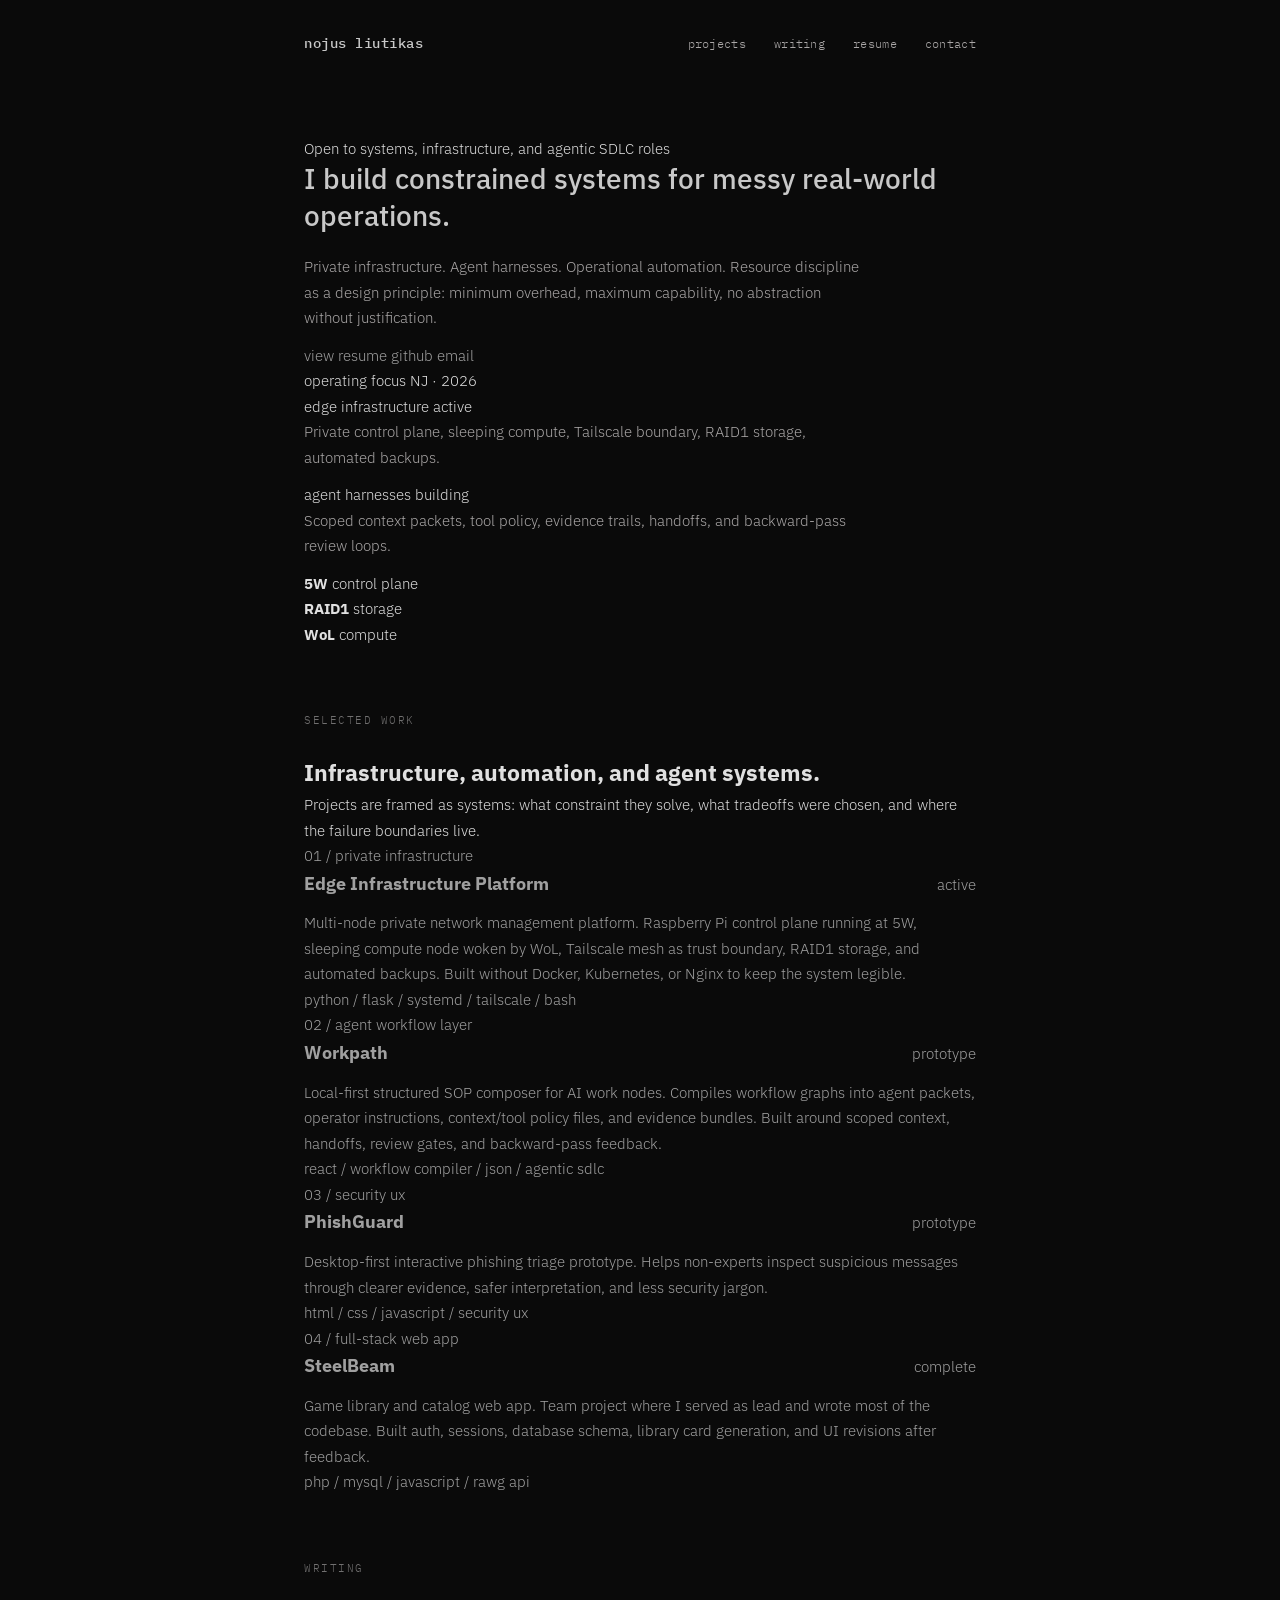
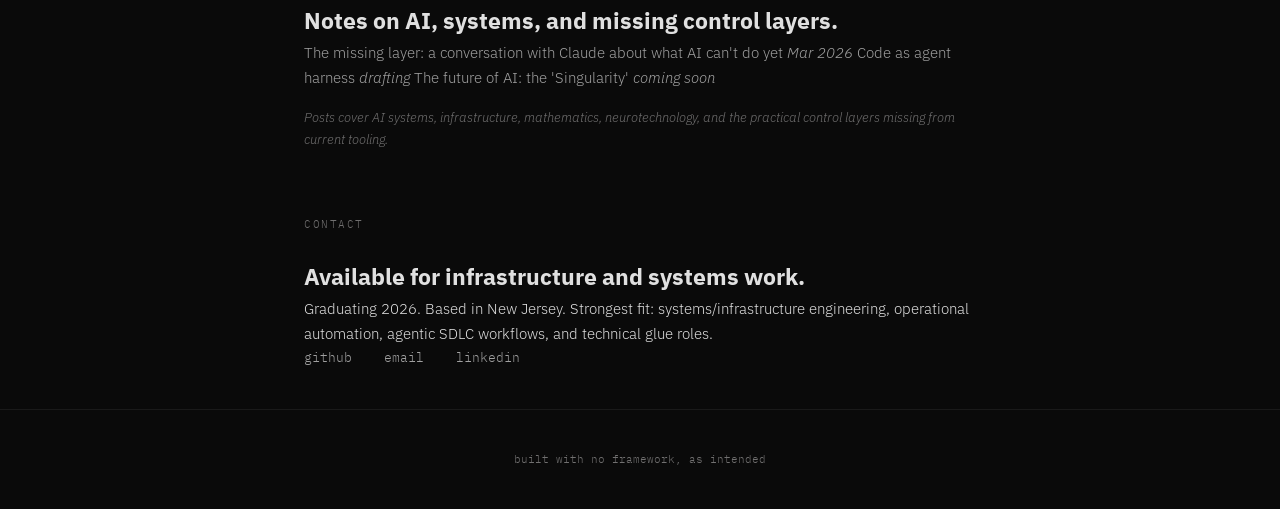
==== index.html @ 91a62168 "UI refresh: update index.html" ====
<!DOCTYPE html>
<html lang="en">
<head>
<meta charset="UTF-8">
<meta name="viewport" content="width=device-width, initial-scale=1.0">
<title>Nojus Liutikas — Systems & Agent Harnesses</title>
<meta name="description" content="Nojus Liutikas builds constrained infrastructure, agent harnesses, and operational systems.">
<link rel="stylesheet" href="style.css">
</head>
<body>

<site-nav></site-nav>

<main class="container home-shell">

  <section class="hero">
    <div class="hero-copy">
      <div class="eyebrow">
        <span class="status-dot"></span>
        Open to systems, infrastructure, and agentic SDLC roles
      </div>

      <h1>I build constrained systems for messy real-world operations.</h1>

      <p class="hero-lede">
        Private infrastructure. Agent harnesses. Operational automation.
        Resource discipline as a design principle: minimum overhead, maximum capability,
        no abstraction without justification.
      </p>

      <div class="hero-actions">
        <a href="resume.html" class="button primary">view resume</a>
        <a href="https://github.com/UntitledPhases" class="button" target="_blank" rel="noopener">github</a>
        <a href="mailto:liutikasnojus@gmail.com" class="button">email</a>
      </div>
    </div>

    <aside class="system-panel" aria-label="Systems focus">
      <div class="panel-header">
        <span>operating focus</span>
        <span>NJ · 2026</span>
      </div>

      <div class="system-module">
        <div class="module-top">
          <span>edge infrastructure</span>
          <span>active</span>
        </div>
        <p>Private control plane, sleeping compute, Tailscale boundary, RAID1 storage, automated backups.</p>
        <div class="meter"><span style="--w: 88%"></span></div>
      </div>

      <div class="system-module">
        <div class="module-top">
          <span>agent harnesses</span>
          <span>building</span>
        </div>
        <p>Scoped context packets, tool policy, evidence trails, handoffs, and backward-pass review loops.</p>
        <div class="meter"><span style="--w: 72%"></span></div>
      </div>

      <div class="system-stats">
        <div>
          <strong>5W</strong>
          <span>control plane</span>
        </div>
        <div>
          <strong>RAID1</strong>
          <span>storage</span>
        </div>
        <div>
          <strong>WoL</strong>
          <span>compute</span>
        </div>
      </div>
    </aside>
  </section>

  <section id="projects" class="home-section">
    <div class="section-head">
      <div>
        <div class="section-label">Selected work</div>
        <h2>Infrastructure, automation, and agent systems.</h2>
      </div>
      <p>
        Projects are framed as systems: what constraint they solve, what tradeoffs were chosen,
        and where the failure boundaries live.
      </p>
    </div>

    <div class="project-grid">

      <a href="https://github.com/UntitledPhases/edge-infrastructure-platform" class="project-card" target="_blank" rel="noopener">
        <div>
          <div class="project-index">01 / private infrastructure</div>
          <div class="project-header">
            <h3>Edge Infrastructure Platform</h3>
            <span class="tag">active</span>
          </div>
          <p>
            Multi-node private network management platform. Raspberry Pi control plane running at 5W,
            sleeping compute node woken by WoL, Tailscale mesh as trust boundary, RAID1 storage,
            and automated backups. Built without Docker, Kubernetes, or Nginx to keep the system legible.
          </p>
        </div>
        <div class="stack">python / flask / systemd / tailscale / bash</div>
      </a>

      <a href="https://github.com/UntitledPhases/workpath" class="project-card" target="_blank" rel="noopener">
        <div>
          <div class="project-index">02 / agent workflow layer</div>
          <div class="project-header">
            <h3>Workpath</h3>
            <span class="tag">prototype</span>
          </div>
          <p>
            Local-first structured SOP composer for AI work nodes. Compiles workflow graphs into
            agent packets, operator instructions, context/tool policy files, and evidence bundles.
            Built around scoped context, handoffs, review gates, and backward-pass feedback.
          </p>
        </div>
        <div class="stack">react / workflow compiler / json / agentic sdlc</div>
      </a>

      <a href="https://github.com/UntitledPhases/PhishGuard" class="project-card" target="_blank" rel="noopener">
        <div>
          <div class="project-index">03 / security ux</div>
          <div class="project-header">
            <h3>PhishGuard</h3>
            <span class="tag">prototype</span>
          </div>
          <p>
            Desktop-first interactive phishing triage prototype. Helps non-experts inspect suspicious
            messages through clearer evidence, safer interpretation, and less security jargon.
          </p>
        </div>
        <div class="stack">html / css / javascript / security ux</div>
      </a>

      <a href="https://github.com/UntitledPhases/SteelBeam" class="project-card" target="_blank" rel="noopener">
        <div>
          <div class="project-index">04 / full-stack web app</div>
          <div class="project-header">
            <h3>SteelBeam</h3>
            <span class="tag">complete</span>
          </div>
          <p>
            Game library and catalog web app. Team project where I served as lead and wrote most
            of the codebase. Built auth, sessions, database schema, library card generation,
            and UI revisions after feedback.
          </p>
        </div>
        <div class="stack">php / mysql / javascript / rawg api</div>
      </a>

    </div>
  </section>

  <section id="blog" class="home-section">
    <div class="section-head">
      <div>
        <div class="section-label">Writing</div>
        <h2>Notes on AI, systems, and missing control layers.</h2>
      </div>
    </div>

    <div class="writing-list">
      <a href="the-missing-layer.html" class="writing-item">
        <span>The missing layer: a conversation with Claude about what AI can't do yet</span>
        <em>Mar 2026</em>
      </a>

      <a href="#" class="writing-item">
        <span>Code as agent harness</span>
        <em>drafting</em>
      </a>

      <a href="#" class="writing-item">
        <span>The future of AI: the 'Singularity'</span>
        <em>coming soon</em>
      </a>
    </div>

    <p class="blog-note">
      Posts cover AI systems, infrastructure, mathematics, neurotechnology,
      and the practical control layers missing from current tooling.
    </p>
  </section>

  <section id="contact" class="home-section contact-panel">
    <div>
      <div class="section-label">Contact</div>
      <h2>Available for infrastructure and systems work.</h2>
      <p>
        Graduating 2026. Based in New Jersey. Strongest fit: systems/infrastructure engineering,
        operational automation, agentic SDLC workflows, and technical glue roles.
      </p>
    </div>

    <div class="contact-links">
      <a href="https://github.com/UntitledPhases">github</a>
      <a href="mailto:liutikasnojus@gmail.com">email</a>
      <a href="https://www.linkedin.com/in/nojus-liutikas-5803b0210/">linkedin</a>
    </div>
  </section>

</main>

<site-footer></site-footer>
<script src="components.js"></script>

</body>
</html>
---- style.css ----
/* ========================================
   nojus liutikas — site stylesheet
   ======================================== */

@import url('https://fonts.googleapis.com/css2?family=IBM+Plex+Mono:wght@400;500;600&family=IBM+Plex+Sans:wght@300;400;500;600&display=swap');

:root {
  --bg: #0a0a0a;
  --surface-raised: #151515;
  --border: #1a1a1a;
  --border-accent: #252525;
  --border-strong: #333333;
  --text: #e0e0e0;
  --text-muted: #aaa7a7;
  --text-dim: #717070;
  --accent: #c8c8c8;
  --link: #a0a0a0;
  --link-hover: #ffffff;
  --green: #5a9e5a;
  --mono: 'IBM Plex Mono', monospace;
  --sans: 'IBM Plex Sans', sans-serif;
}

* { margin: 0; padding: 0; box-sizing: border-box; }

body {
  background: var(--bg);
  color: var(--text);
  font-family: var(--sans);
  font-weight: 300;
  line-height: 1.7;
  font-size: 15px;
  -webkit-font-smoothing: antialiased;
}

::selection {
  background: #333;
  color: #fff;
}

a {
  color: var(--link);
  text-decoration: none;
  transition: color 0.2s;
}
a:hover { color: var(--link-hover); }

.container {
  max-width: 720px;
  margin: 0 auto;
  padding: 0 24px;
}

/* ---- CUSTOM ELEMENTS ---- */
site-nav,
site-footer {
  display: block;
}

/* ---- NAV ---- */
nav {
  padding: 32px 0 0;
  margin-bottom: 80px;
}
nav .container {
  display: flex;
  justify-content: space-between;
  align-items: baseline;
}
nav .name {
  font-family: var(--mono);
  font-size: 14px;
  font-weight: 500;
  color: var(--accent);
  letter-spacing: 0.5px;
}
nav .links {
  display: flex;
  gap: 28px;
}
nav .links a {
  font-family: var(--mono);
  font-size: 12px;
  color: var(--text-muted);
  letter-spacing: 0.3px;
  text-transform: lowercase;
}
nav .links a:hover { color: var(--text); }
nav .links a.active {
  color: var(--accent);
}

/* ---- SECTION LABEL ---- */
.section-label {
  font-family: var(--mono);
  font-size: 11px;
  color: var(--text-dim);
  text-transform: uppercase;
  letter-spacing: 1.5px;
  margin-top: 64px;
  margin-bottom: 24px;
}

/* ---- HERO (index) ---- */
.hero h1 {
  font-family: var(--sans);
  font-size: 28px;
  font-weight: 500;
  color: var(--accent);
  margin-bottom: 20px;
  line-height: 1.3;
}
.hero p {
  color: var(--text-muted);
  max-width: 560px;
  margin-bottom: 12px;
}
.hero .status {
  font-family: var(--mono);
  font-size: 12px;
  color: var(--text-dim);
  margin-top: 20px;
}
.hero .status span {
  color: var(--green);
}

/* ---- PROJECTS (index) ---- */
.project {
  display: block;
  border: 1px solid var(--border);
  padding: 28px;
  margin-bottom: 16px;
  transition: border-color 0.2s, background 0.2s;
  color: inherit;
}
.project:hover {
  border-color: var(--border-strong);
  background: var(--surface-raised);
}
.project-header {
  display: flex;
  justify-content: space-between;
  align-items: baseline;
  margin-bottom: 12px;
}
.project h3 {
  font-family: var(--mono);
  font-size: 15px;
  font-weight: 500;
  color: var(--accent);
}
.project .tag {
  font-family: var(--mono);
  font-size: 10px;
  color: var(--text-dim);
  text-transform: uppercase;
  letter-spacing: 1px;
}
.project p {
  color: var(--text-muted);
  font-size: 14px;
  margin-bottom: 12px;
}
.project .stack {
  font-family: var(--mono);
  font-size: 11px;
  color: var(--text-dim);
}

/* ---- BLOG (index) ---- */
.post-entry {
  padding: 20px 0;
  border-bottom: 1px solid var(--border);
  display: flex;
  justify-content: space-between;
  align-items: baseline;
  gap: 24px;
}
.post-entry:first-child {
  border-top: 1px solid var(--border);
}
.post-title {
  font-family: var(--sans);
  font-weight: 400;
  font-size: 15px;
  color: var(--text);
}
.post-title:hover { color: var(--link-hover); }
.post-date {
  font-family: var(--mono);
  font-size: 11px;
  color: var(--text-dim);
  white-space: nowrap;
}
.blog-note {
  color: var(--text-dim);
  font-size: 13px;
  margin-top: 16px;
  font-style: italic;
}

/* ---- CONTACT ---- */
.contact-links {
  display: flex;
  gap: 32px;
}
.contact-links a {
  font-family: var(--mono);
  font-size: 13px;
}

/* ---- FOOTER ---- */
footer {
  padding: 40px 0;
  border-top: 1px solid var(--border);
  margin-top: 40px;
}
footer p {
  font-family: var(--mono);
  font-size: 11px;
  color: var(--text-dim);
  text-align: center;
}

/* ========================================
   RESUME PAGE
   ======================================== */

.resume-header {
  margin-bottom: 32px;
}
.resume-header h1 {
  font-family: var(--sans);
  font-size: 28px;
  font-weight: 500;
  color: var(--accent);
  margin-bottom: 8px;
}
.resume-header .meta {
  font-family: var(--mono);
  font-size: 12px;
  color: var(--text-dim);
  line-height: 1.8;
}
.resume-header .meta a {
  color: var(--text-muted);
}

.resume-summary {
  color: var(--text-muted);
  margin-bottom: 40px;
  padding-bottom: 32px;
  border-bottom: 1px solid var(--border);
}

.resume-section {
  margin-bottom: 40px;
}

.resume-section-title {
  font-family: var(--mono);
  font-size: 11px;
  color: var(--text-dim);
  text-transform: uppercase;
  letter-spacing: 1.5px;
  margin-bottom: 20px;
  padding-bottom: 8px;
  border-bottom: 1px solid var(--border);
}

/* Resume entry (project or job) */
.resume-entry {
  margin-bottom: 24px;
}
.resume-entry-header {
  display: flex;
  justify-content: space-between;
  align-items: baseline;
  margin-bottom: 2px;
}
.resume-entry-header h3 {
  font-family: var(--sans);
  font-size: 15px;
  font-weight: 500;
  color: var(--text);
}
.resume-entry-header .date {
  font-family: var(--mono);
  font-size: 11px;
  color: var(--text-dim);
  white-space: nowrap;
}
.resume-entry .subtitle {
  font-family: var(--mono);
  font-size: 12px;
  color: var(--text-muted);
  margin-bottom: 8px;
}
.resume-entry .subtitle a {
  color: var(--text-muted);
}
.resume-entry .subtitle a:hover {
  color: var(--link-hover);
}
.resume-entry ul {
  list-style: none;
  padding: 0;
}
.resume-entry ul li {
  position: relative;
  padding-left: 16px;
  color: var(--text-muted);
  font-size: 14px;
  line-height: 1.6;
  margin-bottom: 4px;
}
.resume-entry ul li::before {
  content: "\2022";
  position: absolute;
  left: 0;
  color: var(--text-dim);
}

/* Skills grid */
.skills-grid {
  display: grid;
  grid-template-columns: 120px 1fr;
  gap: 8px 16px;
  font-size: 14px;
}
.skills-grid .label {
  font-family: var(--mono);
  font-size: 11px;
  color: var(--text-dim);
  text-transform: uppercase;
  letter-spacing: 0.5px;
  padding-top: 2px;
}
.skills-grid .value {
  color: var(--text-muted);
  line-height: 1.6;
}

/* Download button */
.resume-download {
  display: inline-block;
  font-family: var(--mono);
  font-size: 12px;
  color: var(--text-muted);
  border: 1px solid var(--border-accent);
  padding: 10px 20px;
  transition: all 0.2s;
  margin-top: 8px;
}
.resume-download:hover {
  color: var(--text);
  border-color: var(--border-strong);
  background: var(--surface-raised);
}

/* ========================================
   BLOG POST PAGE
   ======================================== */

.post {
  padding-bottom: 80px;
}

.post-header {
  margin-bottom: 56px;
}

.post-meta {
  display: flex;
  justify-content: space-between;
  align-items: baseline;
  margin-bottom: 24px;
}

.post-back {
  font-family: var(--mono);
  font-size: 12px;
  color: var(--text-dim);
}
.post-back:hover { color: var(--text-muted); }


.post-heading {
  font-family: var(--sans);
  font-size: 32px;
  font-weight: 500;
  color: var(--accent);
  line-height: 1.25;
  margin-bottom: 16px;
}

.post-subtitle {
  color: var(--text-muted);
  font-size: 16px;
  line-height: 1.6;
  max-width: 580px;
  border-left: 2px solid var(--border-strong);
  padding-left: 16px;
  margin-top: 20px;
}

.post-body h2 {
  font-family: var(--mono);
  font-size: 12px;
  font-weight: 500;
  color: var(--text-dim);
  text-transform: uppercase;
  letter-spacing: 1.5px;
  margin-top: 52px;
  margin-bottom: 20px;
}

.post-body p {
  color: var(--text-muted);
  font-size: 15px;
  line-height: 1.8;
  margin-bottom: 20px;
  max-width: 660px;
}

.post-body strong {
  color: var(--text);
  font-weight: 500;
}

.post-body em {
  color: var(--text);
  font-style: italic;
}

/* ---- RESPONSIVE ---- */
@media (max-width: 520px) {
  nav { margin-bottom: 48px; }
  nav .links { gap: 16px; }
  .hero h1 { font-size: 22px; }
  .project { padding: 20px; }
  .post-entry { flex-direction: column; gap: 4px; }
  .contact-links { flex-direction: column; gap: 12px; }
  .resume-entry-header { flex-direction: column; gap: 2px; }
  .skills-grid { grid-template-columns: 1fr; gap: 12px 0; }
  .skills-grid .label { margin-bottom: -8px; }
}
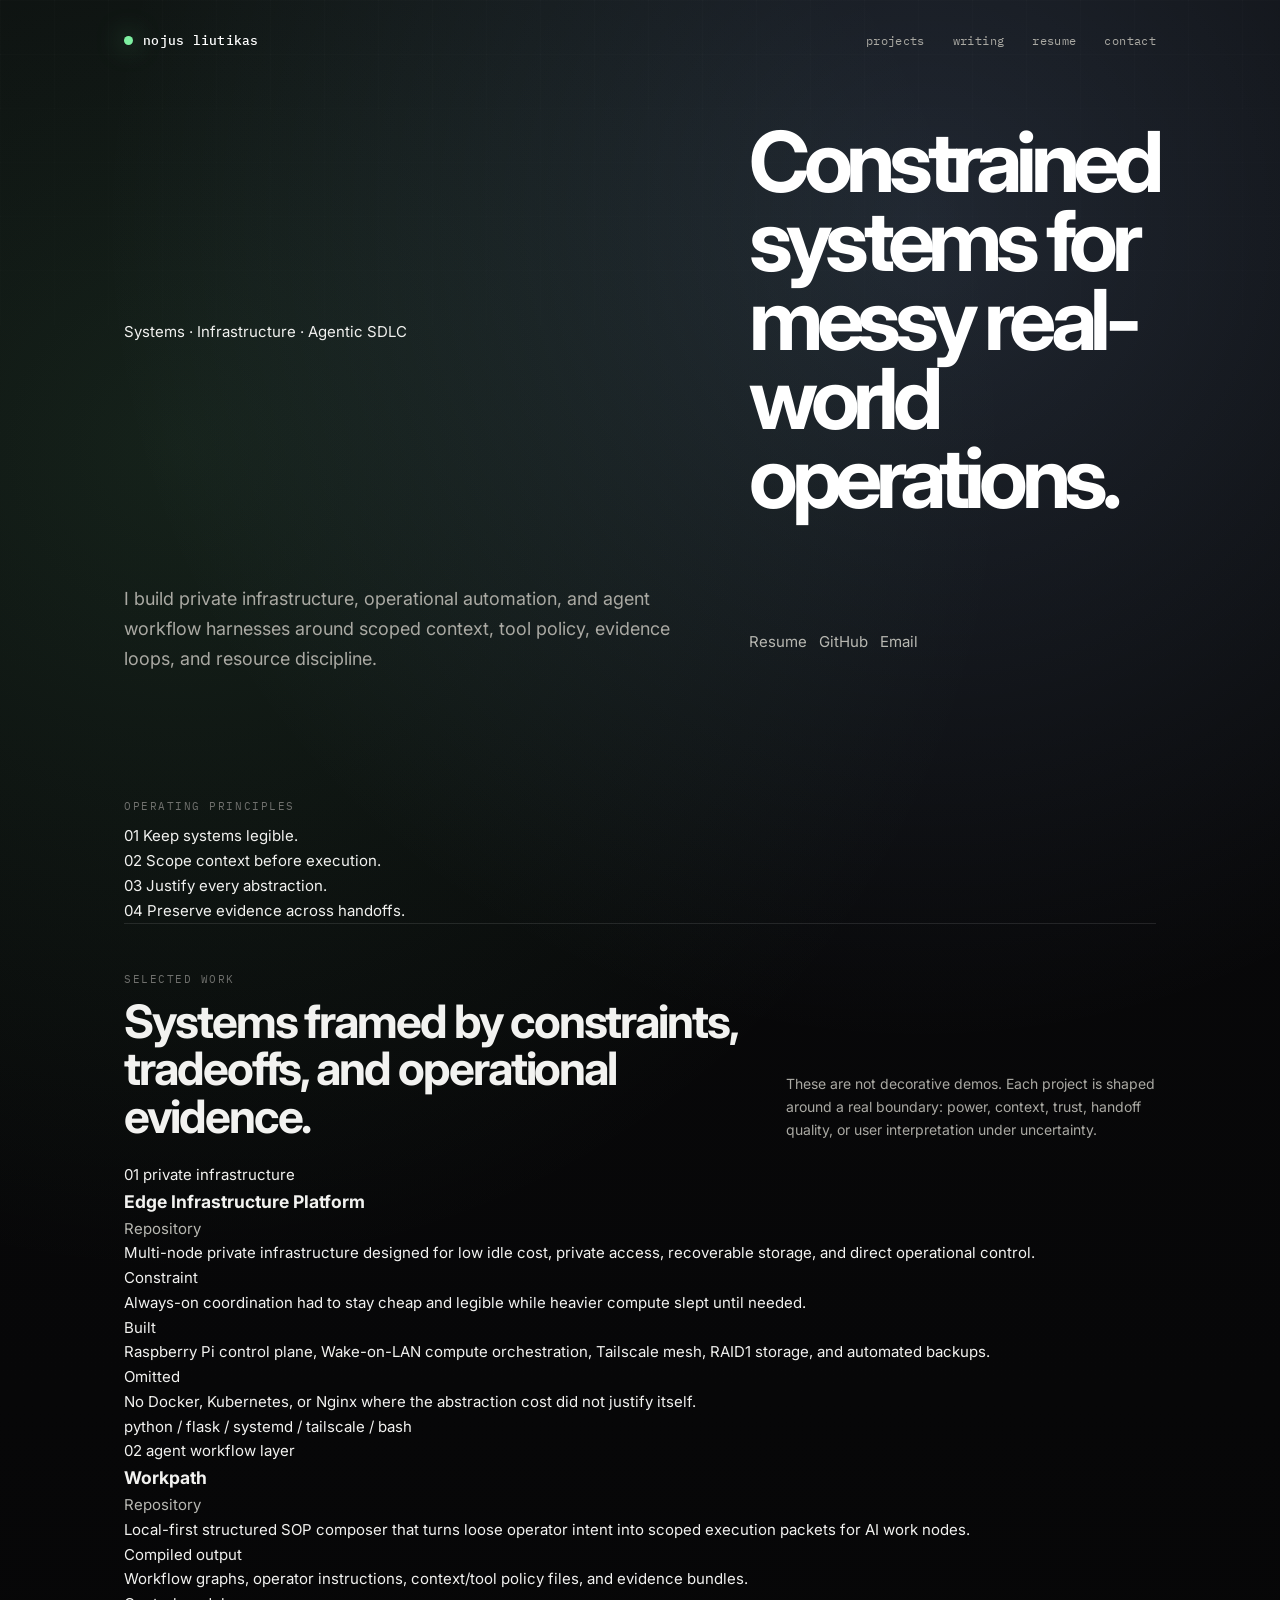
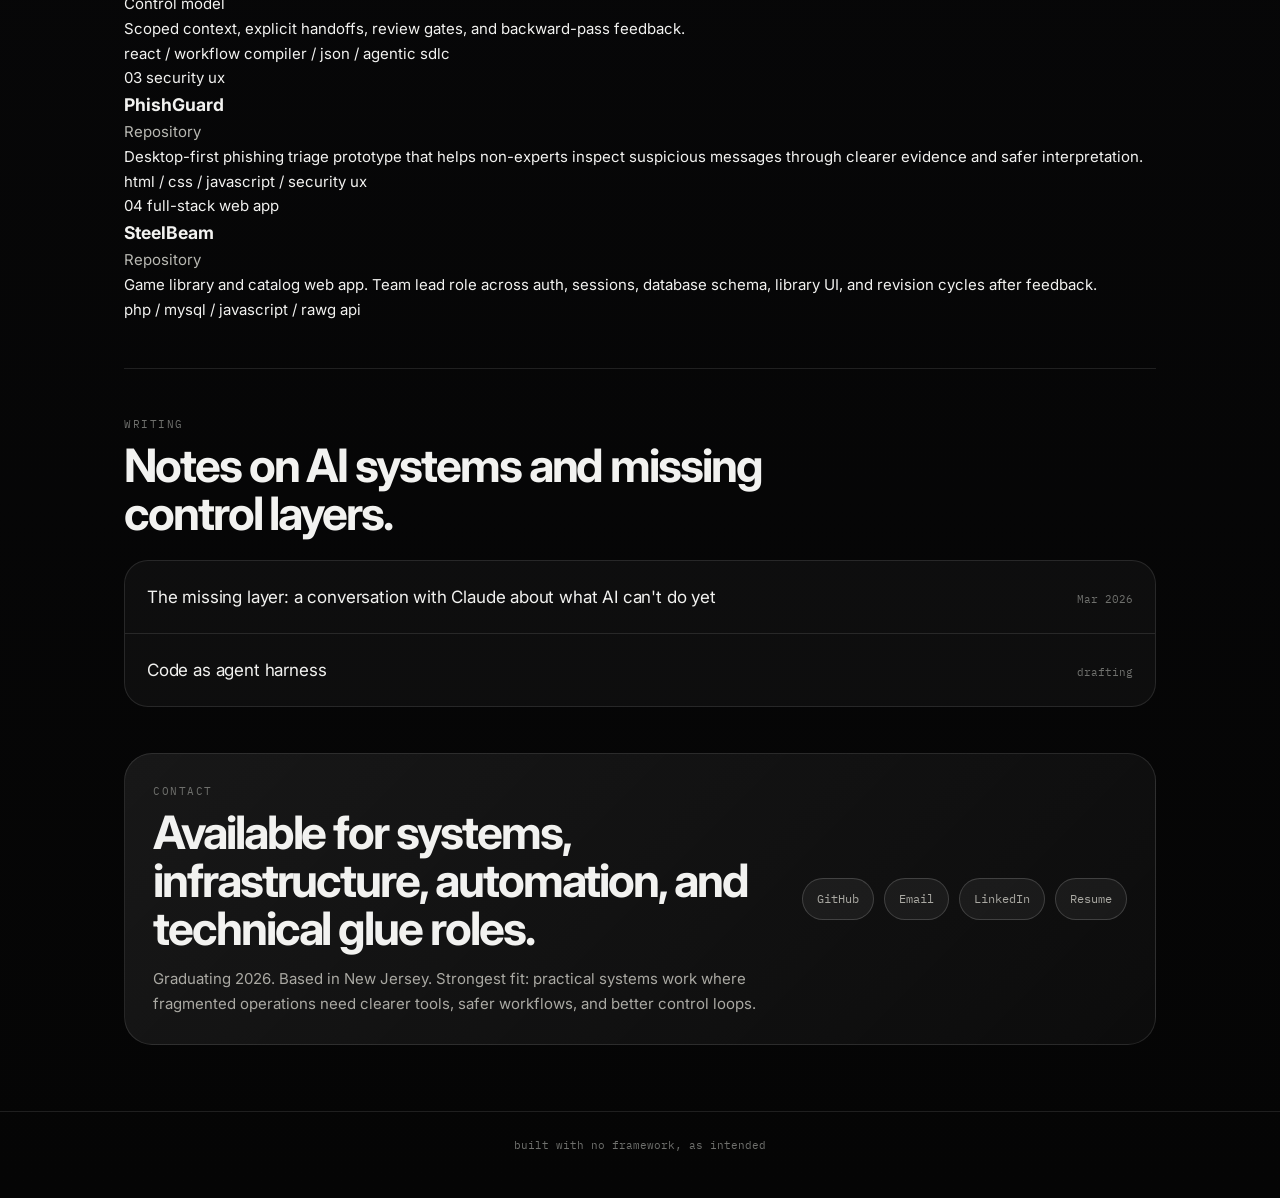
==== commit 615b8f82: "Refactor landing page structure" ====
--- a/index.html
+++ b/index.html
@@ -4,7 +4,7 @@
 <meta charset="UTF-8">
 <meta name="viewport" content="width=device-width, initial-scale=1.0">
 <title>Nojus Liutikas — Systems & Agent Harnesses</title>
-<meta name="description" content="Nojus Liutikas builds constrained infrastructure, agent harnesses, and operational systems.">
+<meta name="description" content="Nojus Liutikas builds constrained infrastructure, agent harnesses, and operational systems for messy real-world operations.">
 <link rel="stylesheet" href="style.css">
 </head>
 <body>
@@ -13,154 +13,152 @@
 
 <main class="container home-shell">
 
-  <section class="hero">
-    <div class="hero-copy">
-      <div class="eyebrow">
-        <span class="status-dot"></span>
-        Open to systems, infrastructure, and agentic SDLC roles
-      </div>
-
-      <h1>I build constrained systems for messy real-world operations.</h1>
-
-      <p class="hero-lede">
-        Private infrastructure. Agent harnesses. Operational automation.
-        Resource discipline as a design principle: minimum overhead, maximum capability,
-        no abstraction without justification.
-      </p>
-
-      <div class="hero-actions">
-        <a href="resume.html" class="button primary">view resume</a>
-        <a href="https://github.com/UntitledPhases" class="button" target="_blank" rel="noopener">github</a>
-        <a href="mailto:liutikasnojus@gmail.com" class="button">email</a>
-      </div>
-    </div>
-
-    <aside class="system-panel" aria-label="Systems focus">
-      <div class="panel-header">
-        <span>operating focus</span>
-        <span>NJ · 2026</span>
-      </div>
-
-      <div class="system-module">
-        <div class="module-top">
-          <span>edge infrastructure</span>
-          <span>active</span>
-        </div>
-        <p>Private control plane, sleeping compute, Tailscale boundary, RAID1 storage, automated backups.</p>
-        <div class="meter"><span style="--w: 88%"></span></div>
-      </div>
-
-      <div class="system-module">
-        <div class="module-top">
-          <span>agent harnesses</span>
-          <span>building</span>
-        </div>
-        <p>Scoped context packets, tool policy, evidence trails, handoffs, and backward-pass review loops.</p>
-        <div class="meter"><span style="--w: 72%"></span></div>
-      </div>
-
-      <div class="system-stats">
-        <div>
-          <strong>5W</strong>
-          <span>control plane</span>
-        </div>
-        <div>
-          <strong>RAID1</strong>
-          <span>storage</span>
-        </div>
-        <div>
-          <strong>WoL</strong>
-          <span>compute</span>
-        </div>
-      </div>
-    </aside>
-  </section>
-
-  <section id="projects" class="home-section">
+  <section class="hero" aria-labelledby="hero-title">
+    <p class="hero-kicker">Systems · Infrastructure · Agentic SDLC</p>
+
+    <h1 id="hero-title">Constrained systems for messy real-world operations.</h1>
+
+    <p class="hero-lede">
+      I build private infrastructure, operational automation, and agent workflow harnesses
+      around scoped context, tool policy, evidence loops, and resource discipline.
+    </p>
+
+    <div class="hero-actions" aria-label="Primary links">
+      <a href="resume.html">Resume</a>
+      <a href="https://github.com/UntitledPhases" target="_blank" rel="noopener">GitHub</a>
+      <a href="mailto:liutikasnojus@gmail.com">Email</a>
+    </div>
+  </section>
+
+  <section class="principles" aria-labelledby="principles-title">
+    <div class="section-label" id="principles-title">Operating principles</div>
+    <div class="principles-grid">
+      <p><span>01</span> Keep systems legible.</p>
+      <p><span>02</span> Scope context before execution.</p>
+      <p><span>03</span> Justify every abstraction.</p>
+      <p><span>04</span> Preserve evidence across handoffs.</p>
+    </div>
+  </section>
+
+  <section id="projects" class="home-section selected-work">
     <div class="section-head">
       <div>
         <div class="section-label">Selected work</div>
-        <h2>Infrastructure, automation, and agent systems.</h2>
+        <h2>Systems framed by constraints, tradeoffs, and operational evidence.</h2>
       </div>
       <p>
-        Projects are framed as systems: what constraint they solve, what tradeoffs were chosen,
-        and where the failure boundaries live.
+        These are not decorative demos. Each project is shaped around a real boundary:
+        power, context, trust, handoff quality, or user interpretation under uncertainty.
       </p>
     </div>
 
-    <div class="project-grid">
-
-      <a href="https://github.com/UntitledPhases/edge-infrastructure-platform" class="project-card" target="_blank" rel="noopener">
-        <div>
-          <div class="project-index">01 / private infrastructure</div>
-          <div class="project-header">
+    <div class="project-list">
+      <article class="project-entry featured-project">
+        <div class="project-meta">
+          <span>01</span>
+          <span>private infrastructure</span>
+        </div>
+
+        <div class="project-content">
+          <div class="project-heading">
             <h3>Edge Infrastructure Platform</h3>
-            <span class="tag">active</span>
-          </div>
-          <p>
-            Multi-node private network management platform. Raspberry Pi control plane running at 5W,
-            sleeping compute node woken by WoL, Tailscale mesh as trust boundary, RAID1 storage,
-            and automated backups. Built without Docker, Kubernetes, or Nginx to keep the system legible.
+            <a href="https://github.com/UntitledPhases/edge-infrastructure-platform" target="_blank" rel="noopener">Repository</a>
+          </div>
+
+          <p class="project-thesis">
+            Multi-node private infrastructure designed for low idle cost, private access,
+            recoverable storage, and direct operational control.
           </p>
-        </div>
-        <div class="stack">python / flask / systemd / tailscale / bash</div>
-      </a>
-
-      <a href="https://github.com/UntitledPhases/workpath" class="project-card" target="_blank" rel="noopener">
-        <div>
-          <div class="project-index">02 / agent workflow layer</div>
-          <div class="project-header">
+
+          <dl class="project-facts">
+            <div>
+              <dt>Constraint</dt>
+              <dd>Always-on coordination had to stay cheap and legible while heavier compute slept until needed.</dd>
+            </div>
+            <div>
+              <dt>Built</dt>
+              <dd>Raspberry Pi control plane, Wake-on-LAN compute orchestration, Tailscale mesh, RAID1 storage, and automated backups.</dd>
+            </div>
+            <div>
+              <dt>Omitted</dt>
+              <dd>No Docker, Kubernetes, or Nginx where the abstraction cost did not justify itself.</dd>
+            </div>
+          </dl>
+
+          <p class="project-stack">python / flask / systemd / tailscale / bash</p>
+        </div>
+      </article>
+
+      <article class="project-entry major-project">
+        <div class="project-meta">
+          <span>02</span>
+          <span>agent workflow layer</span>
+        </div>
+
+        <div class="project-content">
+          <div class="project-heading">
             <h3>Workpath</h3>
-            <span class="tag">prototype</span>
-          </div>
-          <p>
-            Local-first structured SOP composer for AI work nodes. Compiles workflow graphs into
-            agent packets, operator instructions, context/tool policy files, and evidence bundles.
-            Built around scoped context, handoffs, review gates, and backward-pass feedback.
+            <a href="https://github.com/UntitledPhases/workpath" target="_blank" rel="noopener">Repository</a>
+          </div>
+
+          <p class="project-thesis">
+            Local-first structured SOP composer that turns loose operator intent into scoped execution packets for AI work nodes.
           </p>
-        </div>
-        <div class="stack">react / workflow compiler / json / agentic sdlc</div>
-      </a>
-
-      <a href="https://github.com/UntitledPhases/PhishGuard" class="project-card" target="_blank" rel="noopener">
-        <div>
-          <div class="project-index">03 / security ux</div>
-          <div class="project-header">
-            <h3>PhishGuard</h3>
-            <span class="tag">prototype</span>
-          </div>
-          <p>
-            Desktop-first interactive phishing triage prototype. Helps non-experts inspect suspicious
-            messages through clearer evidence, safer interpretation, and less security jargon.
-          </p>
-        </div>
-        <div class="stack">html / css / javascript / security ux</div>
-      </a>
-
-      <a href="https://github.com/UntitledPhases/SteelBeam" class="project-card" target="_blank" rel="noopener">
-        <div>
-          <div class="project-index">04 / full-stack web app</div>
-          <div class="project-header">
-            <h3>SteelBeam</h3>
-            <span class="tag">complete</span>
-          </div>
-          <p>
-            Game library and catalog web app. Team project where I served as lead and wrote most
-            of the codebase. Built auth, sessions, database schema, library card generation,
-            and UI revisions after feedback.
-          </p>
-        </div>
-        <div class="stack">php / mysql / javascript / rawg api</div>
-      </a>
-
-    </div>
-  </section>
-
-  <section id="blog" class="home-section">
-    <div class="section-head">
+
+          <dl class="project-facts compact">
+            <div>
+              <dt>Compiled output</dt>
+              <dd>Workflow graphs, operator instructions, context/tool policy files, and evidence bundles.</dd>
+            </div>
+            <div>
+              <dt>Control model</dt>
+              <dd>Scoped context, explicit handoffs, review gates, and backward-pass feedback.</dd>
+            </div>
+          </dl>
+
+          <p class="project-stack">react / workflow compiler / json / agentic sdlc</p>
+        </div>
+      </article>
+
+      <div class="secondary-projects" aria-label="Additional projects">
+        <article class="secondary-project">
+          <div class="project-meta">
+            <span>03</span>
+            <span>security ux</span>
+          </div>
+          <div>
+            <div class="project-heading small-heading">
+              <h3>PhishGuard</h3>
+              <a href="https://github.com/UntitledPhases/PhishGuard" target="_blank" rel="noopener">Repository</a>
+            </div>
+            <p>Desktop-first phishing triage prototype that helps non-experts inspect suspicious messages through clearer evidence and safer interpretation.</p>
+            <p class="project-stack">html / css / javascript / security ux</p>
+          </div>
+        </article>
+
+        <article class="secondary-project">
+          <div class="project-meta">
+            <span>04</span>
+            <span>full-stack web app</span>
+          </div>
+          <div>
+            <div class="project-heading small-heading">
+              <h3>SteelBeam</h3>
+              <a href="https://github.com/UntitledPhases/SteelBeam" target="_blank" rel="noopener">Repository</a>
+            </div>
+            <p>Game library and catalog web app. Team lead role across auth, sessions, database schema, library UI, and revision cycles after feedback.</p>
+            <p class="project-stack">php / mysql / javascript / rawg api</p>
+          </div>
+        </article>
+      </div>
+    </div>
+  </section>
+
+  <section id="blog" class="home-section writing-section">
+    <div class="section-head compact-head">
       <div>
         <div class="section-label">Writing</div>
-        <h2>Notes on AI, systems, and missing control layers.</h2>
+        <h2>Notes on AI systems and missing control layers.</h2>
       </div>
     </div>
 
@@ -170,37 +168,28 @@
         <em>Mar 2026</em>
       </a>
 
-      <a href="#" class="writing-item">
+      <a href="#" class="writing-item muted-item" aria-disabled="true">
         <span>Code as agent harness</span>
         <em>drafting</em>
       </a>
-
-      <a href="#" class="writing-item">
-        <span>The future of AI: the 'Singularity'</span>
-        <em>coming soon</em>
-      </a>
-    </div>
-
-    <p class="blog-note">
-      Posts cover AI systems, infrastructure, mathematics, neurotechnology,
-      and the practical control layers missing from current tooling.
-    </p>
+    </div>
   </section>
 
   <section id="contact" class="home-section contact-panel">
     <div>
       <div class="section-label">Contact</div>
-      <h2>Available for infrastructure and systems work.</h2>
+      <h2>Available for systems, infrastructure, automation, and technical glue roles.</h2>
       <p>
-        Graduating 2026. Based in New Jersey. Strongest fit: systems/infrastructure engineering,
-        operational automation, agentic SDLC workflows, and technical glue roles.
+        Graduating 2026. Based in New Jersey. Strongest fit: practical systems work where
+        fragmented operations need clearer tools, safer workflows, and better control loops.
       </p>
     </div>
 
-    <div class="contact-links">
-      <a href="https://github.com/UntitledPhases">github</a>
-      <a href="mailto:liutikasnojus@gmail.com">email</a>
-      <a href="https://www.linkedin.com/in/nojus-liutikas-5803b0210/">linkedin</a>
+    <div class="contact-links" aria-label="Contact links">
+      <a href="https://github.com/UntitledPhases" target="_blank" rel="noopener">GitHub</a>
+      <a href="mailto:liutikasnojus@gmail.com">Email</a>
+      <a href="https://www.linkedin.com/in/nojus-liutikas-5803b0210/" target="_blank" rel="noopener">LinkedIn</a>
+      <a href="resume.html">Resume</a>
     </div>
   </section>
 
--- a/style.css
+++ b/style.css
@@ -2,220 +2,607 @@
    nojus liutikas — site stylesheet
    ======================================== */
 
-@import url('https://fonts.googleapis.com/css2?family=IBM+Plex+Mono:wght@400;500;600&family=IBM+Plex+Sans:wght@300;400;500;600&display=swap');
+@import url('https://fonts.googleapis.com/css2?family=IBM+Plex+Mono:wght@400;500;600&family=Inter:wght@400;500;600;700&display=swap');
 
 :root {
-  --bg: #0a0a0a;
-  --surface-raised: #151515;
-  --border: #1a1a1a;
-  --border-accent: #252525;
-  --border-strong: #333333;
-  --text: #e0e0e0;
-  --text-muted: #aaa7a7;
-  --text-dim: #717070;
-  --accent: #c8c8c8;
-  --link: #a0a0a0;
+  --bg: #070708;
+  --bg-2: #0d0d10;
+  --surface: rgba(255, 255, 255, 0.042);
+  --surface-raised: rgba(255, 255, 255, 0.072);
+  --surface-strong: rgba(255, 255, 255, 0.095);
+  --border: rgba(255, 255, 255, 0.105);
+  --border-accent: rgba(255, 255, 255, 0.17);
+  --border-strong: rgba(255, 255, 255, 0.24);
+  --text: #f2f2f0;
+  --text-muted: #aaa9a3;
+  --text-dim: #6f706d;
+  --accent: #ffffff;
+  --link: #b8b8b2;
   --link-hover: #ffffff;
-  --green: #5a9e5a;
+  --green: #7ef0a1;
+  --blue: #9dc8ff;
+  --gold: #e8d9a6;
   --mono: 'IBM Plex Mono', monospace;
-  --sans: 'IBM Plex Sans', sans-serif;
-}
-
-* { margin: 0; padding: 0; box-sizing: border-box; }
+  --sans: 'Inter', system-ui, -apple-system, BlinkMacSystemFont, sans-serif;
+}
+
+* {
+  margin: 0;
+  padding: 0;
+  box-sizing: border-box;
+}
+
+html {
+  scroll-behavior: smooth;
+}
 
 body {
-  background: var(--bg);
+  min-height: 100vh;
+  background:
+    radial-gradient(circle at 72% 8%, rgba(157, 200, 255, 0.16), transparent 30%),
+    radial-gradient(circle at 14% 16%, rgba(126, 240, 161, 0.11), transparent 32%),
+    linear-gradient(180deg, #09090b 0%, #050505 100%);
   color: var(--text);
   font-family: var(--sans);
-  font-weight: 300;
-  line-height: 1.7;
+  font-weight: 400;
+  line-height: 1.65;
   font-size: 15px;
   -webkit-font-smoothing: antialiased;
+  overflow-x: hidden;
+}
+
+body::before {
+  content: "";
+  position: fixed;
+  inset: 0;
+  pointer-events: none;
+  background-image:
+    linear-gradient(rgba(255, 255, 255, 0.035) 1px, transparent 1px),
+    linear-gradient(90deg, rgba(255, 255, 255, 0.035) 1px, transparent 1px);
+  background-size: 54px 54px;
+  mask-image: linear-gradient(to bottom, black, transparent 72%);
+  opacity: 0.42;
 }
 
 ::selection {
-  background: #333;
+  background: rgba(126, 240, 161, 0.22);
   color: #fff;
 }
 
 a {
   color: var(--link);
   text-decoration: none;
-  transition: color 0.2s;
-}
-a:hover { color: var(--link-hover); }
+  transition: color 0.18s ease, border-color 0.18s ease, background 0.18s ease, transform 0.18s ease;
+}
+
+a:hover {
+  color: var(--link-hover);
+}
 
 .container {
-  max-width: 720px;
+  max-width: 1080px;
   margin: 0 auto;
   padding: 0 24px;
+  position: relative;
+  z-index: 1;
 }
 
 /* ---- CUSTOM ELEMENTS ---- */
+
 site-nav,
 site-footer {
   display: block;
 }
 
 /* ---- NAV ---- */
+
 nav {
-  padding: 32px 0 0;
-  margin-bottom: 80px;
-}
+  padding: 30px 0 72px;
+  position: relative;
+  z-index: 2;
+}
+
 nav .container {
   display: flex;
   justify-content: space-between;
-  align-items: baseline;
-}
+  align-items: center;
+}
+
 nav .name {
   font-family: var(--mono);
-  font-size: 14px;
+  font-size: 13px;
   font-weight: 500;
   color: var(--accent);
-  letter-spacing: 0.5px;
-}
+  letter-spacing: 0.02em;
+  display: inline-flex;
+  align-items: center;
+  gap: 10px;
+}
+
+nav .name::before {
+  content: "";
+  width: 9px;
+  height: 9px;
+  border-radius: 999px;
+  background: var(--green);
+  box-shadow: 0 0 26px rgba(126, 240, 161, 0.7);
+}
+
 nav .links {
   display: flex;
   gap: 28px;
 }
+
 nav .links a {
   font-family: var(--mono);
   font-size: 12px;
   color: var(--text-muted);
-  letter-spacing: 0.3px;
+  letter-spacing: 0.03em;
   text-transform: lowercase;
 }
-nav .links a:hover { color: var(--text); }
+
+nav .links a:hover,
 nav .links a.active {
+  color: var(--text);
+}
+
+/* ---- HOME HERO ---- */
+
+.home-shell {
+  padding-bottom: 12px;
+}
+
+.hero {
+  display: grid;
+  grid-template-columns: minmax(0, 1.06fr) minmax(330px, 0.74fr);
+  gap: 42px;
+  align-items: center;
+  padding-bottom: 96px;
+}
+
+.hero-copy {
+  animation: fadeUp 0.62s ease both;
+}
+
+.eyebrow {
+  display: inline-flex;
+  align-items: center;
+  gap: 10px;
+  color: var(--text-muted);
+  font-family: var(--mono);
+  font-size: 12px;
+  border: 1px solid var(--border);
+  background: rgba(255, 255, 255, 0.035);
+  border-radius: 999px;
+  padding: 8px 12px;
+  margin-bottom: 22px;
+  backdrop-filter: blur(16px);
+}
+
+.status-dot {
+  width: 7px;
+  height: 7px;
+  border-radius: 999px;
+  background: var(--green);
+  animation: pulse 2.4s ease-in-out infinite;
+}
+
+@keyframes pulse {
+  0%, 100% {
+    box-shadow: 0 0 0 0 rgba(126, 240, 161, 0.26);
+  }
+
+  50% {
+    box-shadow: 0 0 0 7px rgba(126, 240, 161, 0);
+  }
+}
+
+.hero h1 {
+  font-size: clamp(44px, 7.6vw, 84px);
+  letter-spacing: -0.075em;
+  line-height: 0.94;
   color: var(--accent);
-}
-
-/* ---- SECTION LABEL ---- */
+  max-width: 780px;
+  margin-bottom: 24px;
+}
+
+.hero-lede {
+  color: var(--text-muted);
+  font-size: 18px;
+  line-height: 1.65;
+  max-width: 660px;
+  margin-bottom: 28px;
+}
+
+.hero-actions {
+  display: flex;
+  flex-wrap: wrap;
+  align-items: center;
+  gap: 12px;
+}
+
+.button {
+  display: inline-flex;
+  align-items: center;
+  gap: 8px;
+  font-family: var(--mono);
+  font-size: 12px;
+  color: var(--text-muted);
+  border: 1px solid var(--border-accent);
+  border-radius: 999px;
+  padding: 10px 14px;
+  background: rgba(255, 255, 255, 0.052);
+}
+
+.button:hover {
+  color: var(--text);
+  transform: translateY(-1px);
+  background: rgba(255, 255, 255, 0.086);
+  border-color: var(--border-strong);
+}
+
+.button.primary {
+  color: var(--text);
+  background: rgba(255, 255, 255, 0.09);
+}
+
+.system-panel {
+  position: relative;
+  padding: 20px;
+  border: 1px solid var(--border);
+  border-radius: 28px;
+  background: linear-gradient(180deg, rgba(255, 255, 255, 0.075), rgba(255, 255, 255, 0.035));
+  box-shadow: 0 28px 80px rgba(0, 0, 0, 0.42);
+  backdrop-filter: blur(20px);
+  overflow: hidden;
+  animation: fadeUp 0.62s ease 0.11s both;
+}
+
+.system-panel::before {
+  content: "";
+  position: absolute;
+  inset: -1px;
+  background:
+    radial-gradient(circle at 30% 0%, rgba(126, 240, 161, 0.14), transparent 34%),
+    radial-gradient(circle at 88% 16%, rgba(157, 200, 255, 0.14), transparent 40%);
+  pointer-events: none;
+}
+
+.panel-header,
+.system-module,
+.system-stats {
+  position: relative;
+  z-index: 1;
+}
+
+.panel-header {
+  display: flex;
+  justify-content: space-between;
+  align-items: center;
+  font-family: var(--mono);
+  color: var(--text-dim);
+  font-size: 11px;
+  text-transform: uppercase;
+  letter-spacing: 0.08em;
+  margin-bottom: 24px;
+}
+
+.system-module {
+  border: 1px solid var(--border);
+  background: rgba(0, 0, 0, 0.2);
+  border-radius: 20px;
+  padding: 16px;
+  margin-bottom: 12px;
+}
+
+.module-top {
+  display: flex;
+  justify-content: space-between;
+  gap: 12px;
+  font-family: var(--mono);
+  font-size: 12px;
+  color: var(--text);
+  margin-bottom: 8px;
+}
+
+.system-module p {
+  color: var(--text-muted);
+  font-size: 13px;
+  line-height: 1.55;
+}
+
+.meter {
+  height: 6px;
+  background: rgba(255, 255, 255, 0.08);
+  border-radius: 999px;
+  overflow: hidden;
+  margin-top: 12px;
+}
+
+.meter span {
+  display: block;
+  height: 100%;
+  width: var(--w);
+  background: linear-gradient(90deg, var(--green), var(--blue));
+  border-radius: inherit;
+  animation: grow 0.9s ease forwards;
+  transform-origin: left;
+}
+
+@keyframes grow {
+  from {
+    transform: scaleX(0.25);
+  }
+
+  to {
+    transform: scaleX(1);
+  }
+}
+
+.system-stats {
+  display: grid;
+  grid-template-columns: repeat(3, 1fr);
+  gap: 9px;
+  margin-top: 14px;
+}
+
+.system-stats div {
+  border: 1px solid var(--border);
+  border-radius: 16px;
+  padding: 13px;
+  background: rgba(255, 255, 255, 0.035);
+}
+
+.system-stats strong {
+  display: block;
+  font-size: 18px;
+  letter-spacing: -0.02em;
+  color: var(--text);
+  margin-bottom: 1px;
+}
+
+.system-stats span {
+  font-family: var(--mono);
+  font-size: 10px;
+  color: var(--text-dim);
+  text-transform: uppercase;
+  letter-spacing: 0.08em;
+}
+
+/* ---- HOME SECTIONS ---- */
+
+.home-section {
+  padding: 46px 0;
+  border-top: 1px solid var(--border);
+}
+
+.section-head {
+  display: flex;
+  justify-content: space-between;
+  align-items: end;
+  gap: 24px;
+  margin-bottom: 22px;
+}
+
 .section-label {
   font-family: var(--mono);
   font-size: 11px;
   color: var(--text-dim);
   text-transform: uppercase;
-  letter-spacing: 1.5px;
-  margin-top: 64px;
-  margin-bottom: 24px;
-}
-
-/* ---- HERO (index) ---- */
-.hero h1 {
-  font-family: var(--sans);
-  font-size: 28px;
-  font-weight: 500;
-  color: var(--accent);
-  margin-bottom: 20px;
-  line-height: 1.3;
-}
-.hero p {
-  color: var(--text-muted);
-  max-width: 560px;
-  margin-bottom: 12px;
-}
-.hero .status {
-  font-family: var(--mono);
-  font-size: 12px;
-  color: var(--text-dim);
-  margin-top: 20px;
-}
-.hero .status span {
-  color: var(--green);
-}
-
-/* ---- PROJECTS (index) ---- */
-.project {
-  display: block;
+  letter-spacing: 0.14em;
+  margin-bottom: 9px;
+}
+
+.section-head h2,
+.contact-panel h2 {
+  font-size: clamp(28px, 4vw, 46px);
+  line-height: 1.04;
+  letter-spacing: -0.045em;
+  color: var(--text);
+  max-width: 650px;
+}
+
+.section-head p {
+  color: var(--text-muted);
+  max-width: 370px;
+  font-size: 14px;
+}
+
+/* ---- PROJECTS ---- */
+
+.project-grid {
+  display: grid;
+  grid-template-columns: repeat(2, minmax(0, 1fr));
+  gap: 14px;
+}
+
+.project-card {
+  min-height: 310px;
+  display: flex;
+  flex-direction: column;
+  justify-content: space-between;
   border: 1px solid var(--border);
-  padding: 28px;
-  margin-bottom: 16px;
-  transition: border-color 0.2s, background 0.2s;
+  border-radius: 24px;
+  padding: 22px;
+  background: var(--surface);
   color: inherit;
-}
-.project:hover {
+  overflow: hidden;
+  position: relative;
+}
+
+.project-card::before {
+  content: "";
+  position: absolute;
+  inset: 0;
+  background: radial-gradient(circle at 12% 0%, rgba(255, 255, 255, 0.08), transparent 42%);
+  opacity: 0;
+  transition: opacity 0.18s ease;
+}
+
+.project-card:hover {
+  transform: translateY(-3px);
   border-color: var(--border-strong);
   background: var(--surface-raised);
 }
+
+.project-card:hover::before {
+  opacity: 1;
+}
+
+.project-card > * {
+  position: relative;
+  z-index: 1;
+}
+
+.project-index {
+  font-family: var(--mono);
+  font-size: 11px;
+  color: var(--text-dim);
+  margin-bottom: 42px;
+}
+
 .project-header {
   display: flex;
   justify-content: space-between;
-  align-items: baseline;
+  align-items: start;
+  gap: 16px;
   margin-bottom: 12px;
 }
-.project h3 {
-  font-family: var(--mono);
-  font-size: 15px;
-  font-weight: 500;
-  color: var(--accent);
-}
-.project .tag {
+
+.project-card h3 {
+  font-size: 26px;
+  line-height: 1.04;
+  letter-spacing: -0.04em;
+  font-weight: 650;
+  color: var(--text);
+}
+
+.tag {
   font-family: var(--mono);
   font-size: 10px;
-  color: var(--text-dim);
+  color: var(--text-muted);
   text-transform: uppercase;
-  letter-spacing: 1px;
-}
-.project p {
+  letter-spacing: 0.08em;
+  border: 1px solid var(--border);
+  border-radius: 999px;
+  padding: 5px 8px;
+  white-space: nowrap;
+}
+
+.project-card p {
   color: var(--text-muted);
   font-size: 14px;
-  margin-bottom: 12px;
-}
-.project .stack {
+  line-height: 1.62;
+}
+
+.stack {
   font-family: var(--mono);
   font-size: 11px;
   color: var(--text-dim);
-}
-
-/* ---- BLOG (index) ---- */
-.post-entry {
-  padding: 20px 0;
-  border-bottom: 1px solid var(--border);
-  display: flex;
-  justify-content: space-between;
+  margin-top: 26px;
+}
+
+/* ---- WRITING ---- */
+
+.writing-list {
+  border: 1px solid var(--border);
+  border-radius: 24px;
+  overflow: hidden;
+  background: rgba(255, 255, 255, 0.035);
+}
+
+.writing-item {
+  display: grid;
+  grid-template-columns: 1fr auto;
   align-items: baseline;
   gap: 24px;
-}
-.post-entry:first-child {
-  border-top: 1px solid var(--border);
-}
-.post-title {
-  font-family: var(--sans);
-  font-weight: 400;
-  font-size: 15px;
-  color: var(--text);
-}
-.post-title:hover { color: var(--link-hover); }
-.post-date {
-  font-family: var(--mono);
+  padding: 22px;
+  color: var(--text);
+  border-bottom: 1px solid var(--border);
+}
+
+.writing-item:last-child {
+  border-bottom: 0;
+}
+
+.writing-item:hover {
+  background: rgba(255, 255, 255, 0.045);
+}
+
+.writing-item span {
+  font-size: 17px;
+  letter-spacing: -0.01em;
+}
+
+.writing-item em {
+  font-family: var(--mono);
+  font-style: normal;
   font-size: 11px;
   color: var(--text-dim);
   white-space: nowrap;
 }
+
 .blog-note {
   color: var(--text-dim);
   font-size: 13px;
   margin-top: 16px;
   font-style: italic;
+  max-width: 700px;
 }
 
 /* ---- CONTACT ---- */
+
+.contact-panel {
+  display: grid;
+  grid-template-columns: 1fr auto;
+  gap: 28px;
+  align-items: center;
+  border: 1px solid var(--border);
+  border-radius: 28px;
+  background: linear-gradient(135deg, rgba(255, 255, 255, 0.075), rgba(255, 255, 255, 0.03));
+  padding: 28px;
+  margin-bottom: 42px;
+}
+
+.contact-panel p {
+  color: var(--text-muted);
+  max-width: 660px;
+  margin-top: 14px;
+}
+
 .contact-links {
   display: flex;
-  gap: 32px;
-}
+  flex-wrap: wrap;
+  gap: 10px;
+}
+
 .contact-links a {
-  font-family: var(--mono);
-  font-size: 13px;
+  display: inline-flex;
+  align-items: center;
+  font-family: var(--mono);
+  font-size: 12px;
+  color: var(--text-muted);
+  border: 1px solid var(--border-accent);
+  border-radius: 999px;
+  padding: 10px 14px;
+  background: rgba(255, 255, 255, 0.052);
+}
+
+.contact-links a:hover {
+  color: var(--text);
+  transform: translateY(-1px);
+  background: rgba(255, 255, 255, 0.086);
+  border-color: var(--border-strong);
 }
 
 /* ---- FOOTER ---- */
+
 footer {
-  padding: 40px 0;
+  padding: 24px 0 44px;
   border-top: 1px solid var(--border);
-  margin-top: 40px;
-}
+  margin-top: 12px;
+}
+
 footer p {
   font-family: var(--mono);
   font-size: 11px;
@@ -230,19 +617,24 @@
 .resume-header {
   margin-bottom: 32px;
 }
+
 .resume-header h1 {
   font-family: var(--sans);
-  font-size: 28px;
-  font-weight: 500;
+  font-size: 38px;
+  line-height: 1.06;
+  letter-spacing: -0.045em;
+  font-weight: 650;
   color: var(--accent);
-  margin-bottom: 8px;
-}
+  margin-bottom: 10px;
+}
+
 .resume-header .meta {
   font-family: var(--mono);
   font-size: 12px;
   color: var(--text-dim);
   line-height: 1.8;
 }
+
 .resume-header .meta a {
   color: var(--text-muted);
 }
@@ -252,6 +644,7 @@
   margin-bottom: 40px;
   padding-bottom: 32px;
   border-bottom: 1px solid var(--border);
+  max-width: 760px;
 }
 
 .resume-section {
@@ -269,44 +662,52 @@
   border-bottom: 1px solid var(--border);
 }
 
-/* Resume entry (project or job) */
 .resume-entry {
   margin-bottom: 24px;
 }
+
 .resume-entry-header {
   display: flex;
   justify-content: space-between;
   align-items: baseline;
+  gap: 24px;
   margin-bottom: 2px;
 }
+
 .resume-entry-header h3 {
   font-family: var(--sans);
-  font-size: 15px;
-  font-weight: 500;
-  color: var(--text);
-}
+  font-size: 16px;
+  font-weight: 600;
+  color: var(--text);
+}
+
 .resume-entry-header .date {
   font-family: var(--mono);
   font-size: 11px;
   color: var(--text-dim);
   white-space: nowrap;
 }
+
 .resume-entry .subtitle {
   font-family: var(--mono);
   font-size: 12px;
   color: var(--text-muted);
   margin-bottom: 8px;
 }
+
 .resume-entry .subtitle a {
   color: var(--text-muted);
 }
+
 .resume-entry .subtitle a:hover {
   color: var(--link-hover);
 }
+
 .resume-entry ul {
   list-style: none;
   padding: 0;
 }
+
 .resume-entry ul li {
   position: relative;
   padding-left: 16px;
@@ -315,6 +716,7 @@
   line-height: 1.6;
   margin-bottom: 4px;
 }
+
 .resume-entry ul li::before {
   content: "\2022";
   position: absolute;
@@ -322,13 +724,13 @@
   color: var(--text-dim);
 }
 
-/* Skills grid */
 .skills-grid {
   display: grid;
-  grid-template-columns: 120px 1fr;
+  grid-template-columns: 130px 1fr;
   gap: 8px 16px;
   font-size: 14px;
 }
+
 .skills-grid .label {
   font-family: var(--mono);
   font-size: 11px;
@@ -337,22 +739,25 @@
   letter-spacing: 0.5px;
   padding-top: 2px;
 }
+
 .skills-grid .value {
   color: var(--text-muted);
   line-height: 1.6;
 }
 
-/* Download button */
 .resume-download {
   display: inline-block;
   font-family: var(--mono);
   font-size: 12px;
   color: var(--text-muted);
   border: 1px solid var(--border-accent);
+  border-radius: 999px;
   padding: 10px 20px;
   transition: all 0.2s;
   margin-top: 8px;
-}
+  background: rgba(255, 255, 255, 0.035);
+}
+
 .resume-download:hover {
   color: var(--text);
   border-color: var(--border-strong);
@@ -365,6 +770,7 @@
 
 .post {
   padding-bottom: 80px;
+  max-width: 760px;
 }
 
 .post-header {
@@ -375,6 +781,7 @@
   display: flex;
   justify-content: space-between;
   align-items: baseline;
+  gap: 24px;
   margin-bottom: 24px;
 }
 
@@ -383,15 +790,18 @@
   font-size: 12px;
   color: var(--text-dim);
 }
-.post-back:hover { color: var(--text-muted); }
-
+
+.post-back:hover {
+  color: var(--text-muted);
+}
 
 .post-heading {
   font-family: var(--sans);
-  font-size: 32px;
-  font-weight: 500;
+  font-size: clamp(34px, 6vw, 58px);
+  font-weight: 650;
   color: var(--accent);
-  line-height: 1.25;
+  letter-spacing: -0.06em;
+  line-height: 1.02;
   margin-bottom: 16px;
 }
 
@@ -399,7 +809,7 @@
   color: var(--text-muted);
   font-size: 16px;
   line-height: 1.6;
-  max-width: 580px;
+  max-width: 640px;
   border-left: 2px solid var(--border-strong);
   padding-left: 16px;
   margin-top: 20px;
@@ -419,14 +829,14 @@
 .post-body p {
   color: var(--text-muted);
   font-size: 15px;
-  line-height: 1.8;
+  line-height: 1.85;
   margin-bottom: 20px;
-  max-width: 660px;
+  max-width: 720px;
 }
 
 .post-body strong {
   color: var(--text);
-  font-weight: 500;
+  font-weight: 600;
 }
 
 .post-body em {
@@ -434,15 +844,132 @@
   font-style: italic;
 }
 
+/* ---- ANIMATION ---- */
+
+@keyframes fadeUp {
+  from {
+    opacity: 0;
+    transform: translateY(14px);
+  }
+
+  to {
+    opacity: 1;
+    transform: translateY(0);
+  }
+}
+
 /* ---- RESPONSIVE ---- */
-@media (max-width: 520px) {
-  nav { margin-bottom: 48px; }
-  nav .links { gap: 16px; }
-  .hero h1 { font-size: 22px; }
-  .project { padding: 20px; }
-  .post-entry { flex-direction: column; gap: 4px; }
-  .contact-links { flex-direction: column; gap: 12px; }
-  .resume-entry-header { flex-direction: column; gap: 2px; }
-  .skills-grid { grid-template-columns: 1fr; gap: 12px 0; }
-  .skills-grid .label { margin-bottom: -8px; }
-}
+
+@media (max-width: 900px) {
+  nav {
+    padding-bottom: 46px;
+  }
+
+  .hero {
+    grid-template-columns: 1fr;
+    padding-bottom: 72px;
+  }
+
+  .system-panel {
+    max-width: 560px;
+  }
+
+  .section-head,
+  .contact-panel {
+    display: grid;
+    grid-template-columns: 1fr;
+    align-items: start;
+  }
+
+  .project-grid {
+    grid-template-columns: 1fr;
+  }
+}
+
+@media (max-width: 620px) {
+  .container {
+    padding: 0 18px;
+  }
+
+  nav {
+    padding-top: 24px;
+  }
+
+  nav .container {
+    flex-direction: column;
+    align-items: flex-start;
+    gap: 18px;
+  }
+
+  nav .links {
+    gap: 16px;
+    flex-wrap: wrap;
+  }
+
+  .hero h1 {
+    font-size: clamp(39px, 14vw, 58px);
+    letter-spacing: -0.065em;
+  }
+
+  .hero-lede {
+    font-size: 16px;
+  }
+
+  .eyebrow {
+    align-items: flex-start;
+    border-radius: 18px;
+    line-height: 1.45;
+  }
+
+  .system-stats {
+    grid-template-columns: 1fr;
+  }
+
+  .project-card {
+    min-height: unset;
+  }
+
+  .project-index {
+    margin-bottom: 32px;
+  }
+
+  .project-header {
+    flex-direction: column;
+    align-items: flex-start;
+  }
+
+  .writing-item {
+    grid-template-columns: 1fr;
+    gap: 6px;
+  }
+
+  .contact-links {
+    flex-direction: column;
+    align-items: stretch;
+  }
+
+  .contact-links a,
+  .button {
+    justify-content: center;
+  }
+
+  .resume-entry-header {
+    flex-direction: column;
+    align-items: flex-start;
+    gap: 2px;
+  }
+
+  .skills-grid {
+    grid-template-columns: 1fr;
+    gap: 12px 0;
+  }
+
+  .skills-grid .label {
+    margin-bottom: -8px;
+  }
+
+  .post-meta {
+    flex-direction: column;
+    gap: 8px;
+  }
+}
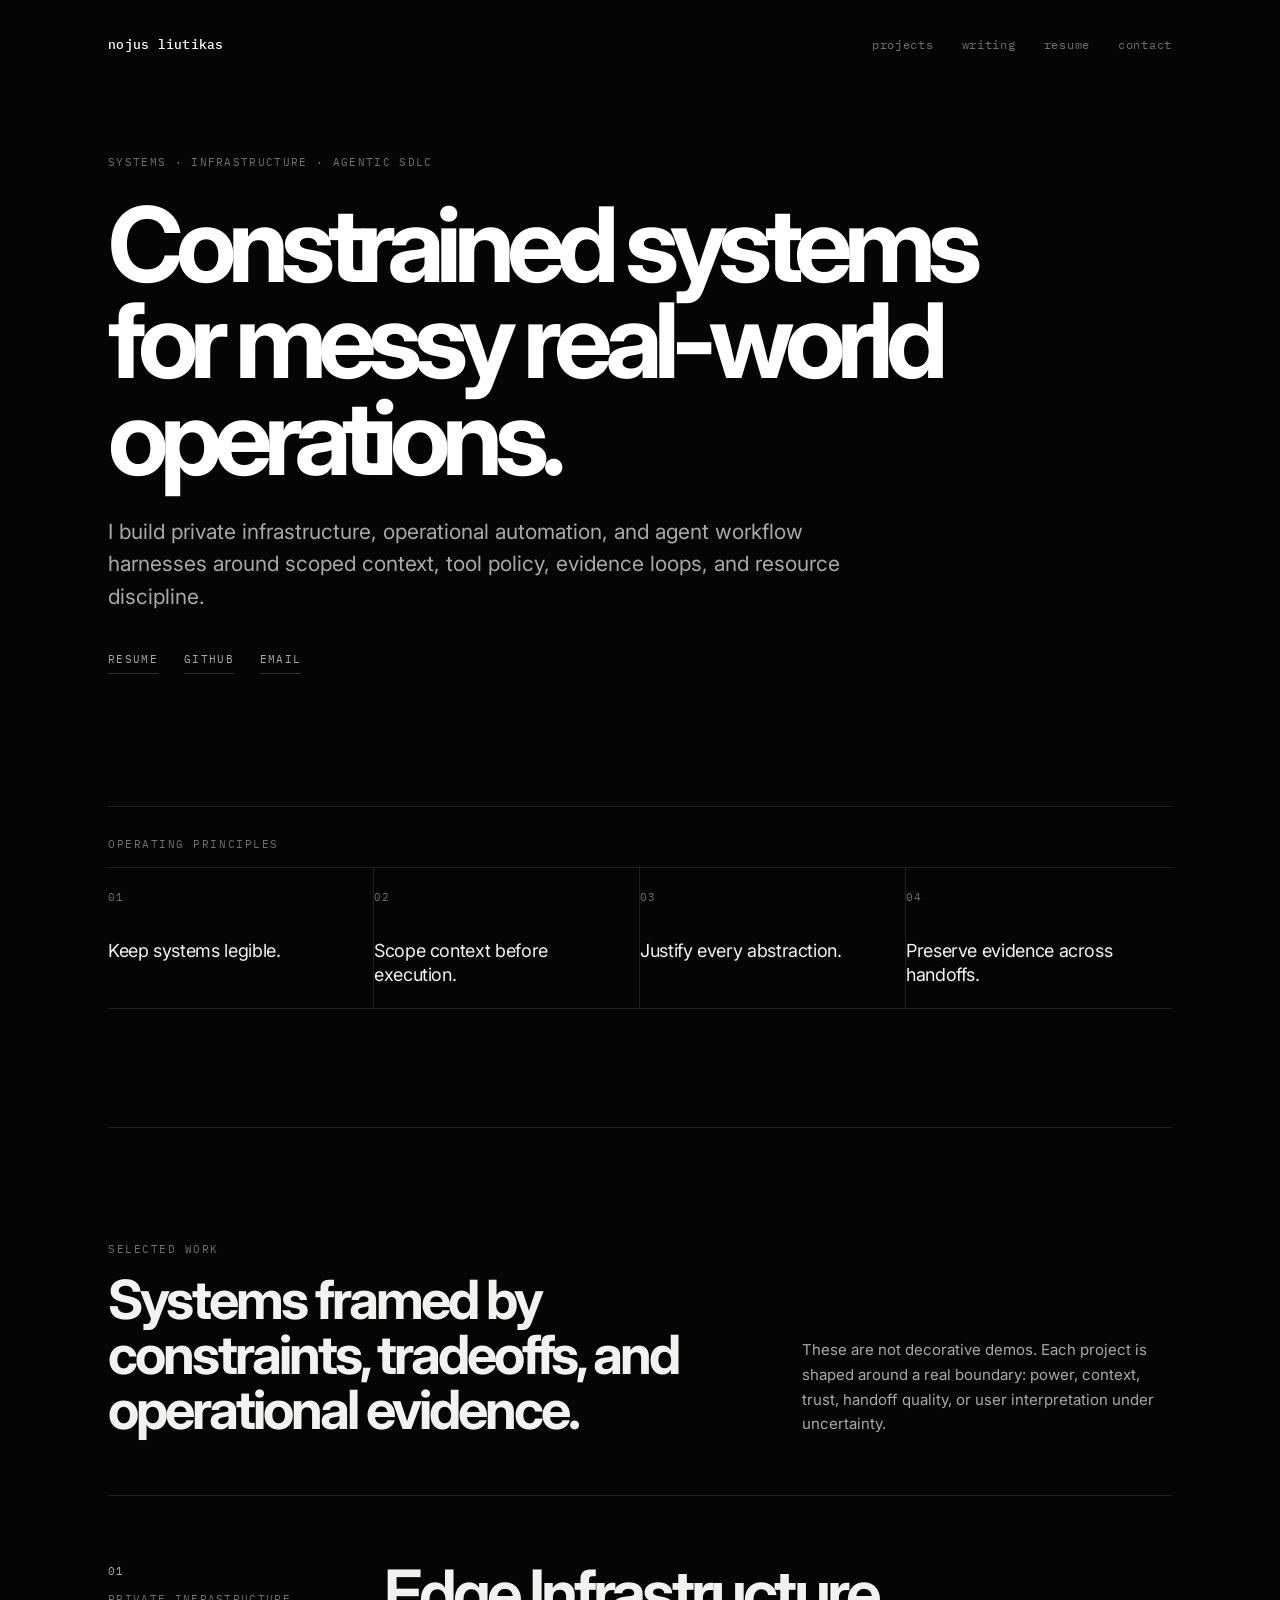
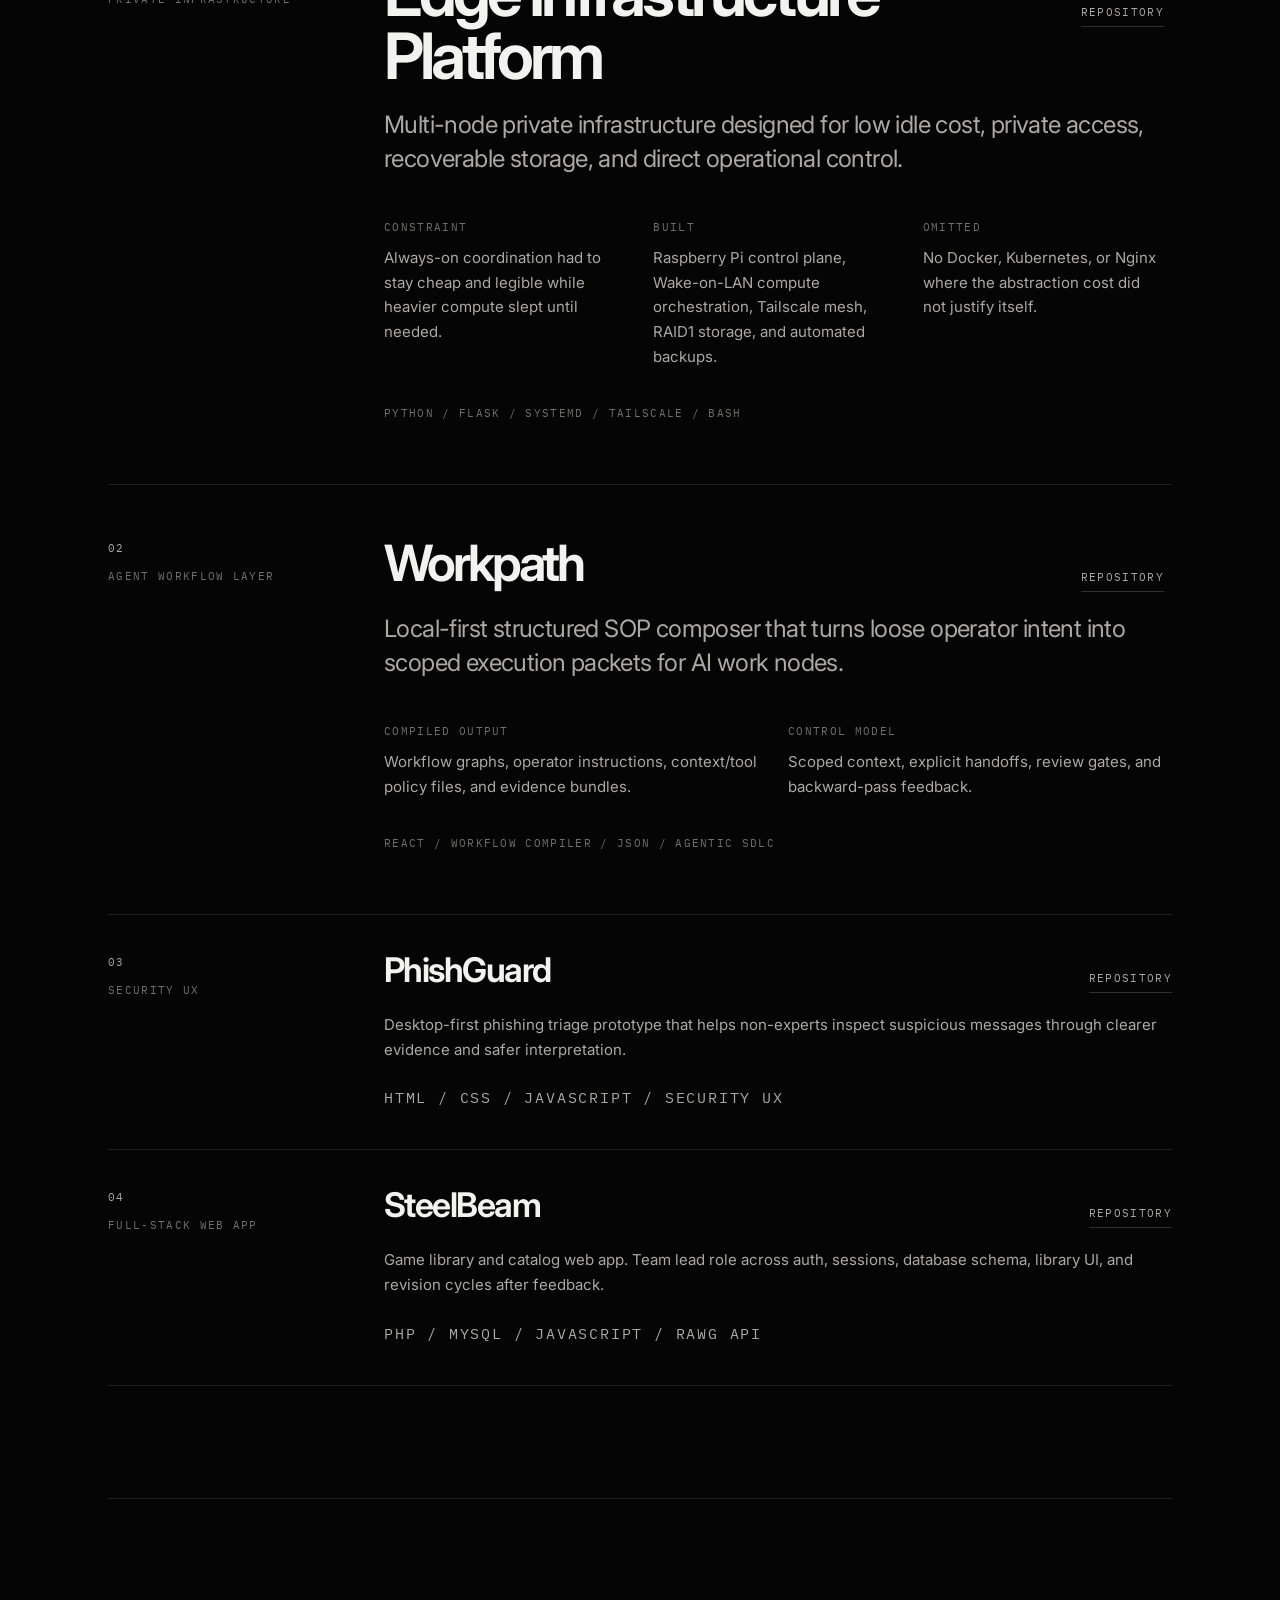
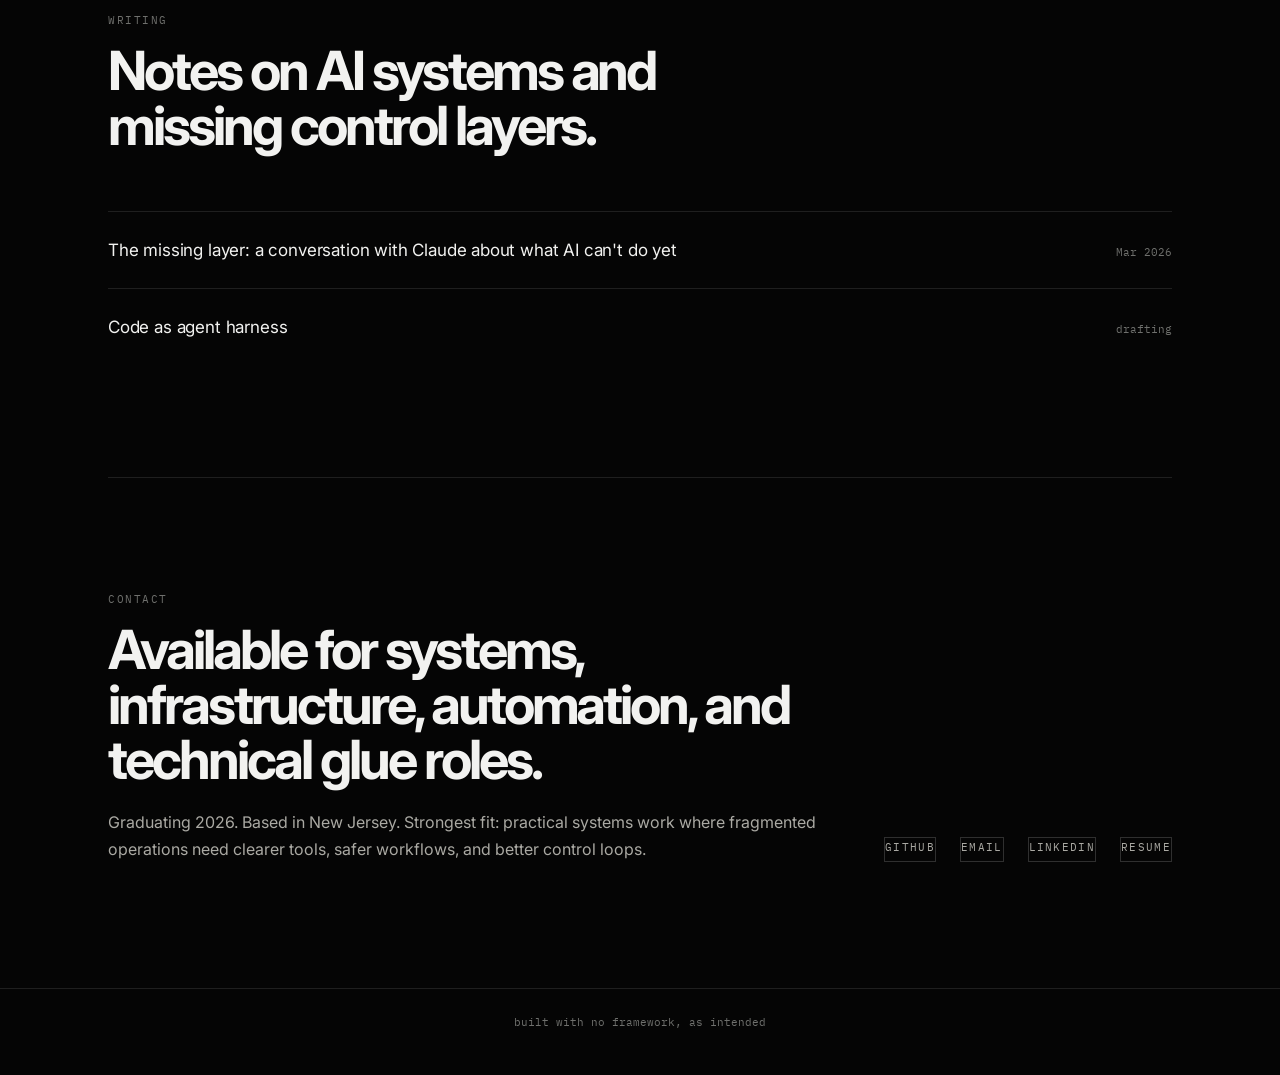
==== commit 6f2bc4b8: "Load landing stylesheet directly" ====
--- a/index.html
+++ b/index.html
@@ -6,6 +6,7 @@
 <title>Nojus Liutikas — Systems & Agent Harnesses</title>
 <meta name="description" content="Nojus Liutikas builds constrained infrastructure, agent harnesses, and operational systems for messy real-world operations.">
 <link rel="stylesheet" href="style.css">
+<link rel="stylesheet" href="landing.css">
 </head>
 <body>
 
--- a/landing.css
+++ b/landing.css
@@ -0,0 +1,445 @@
+/* Landing-page editorial override. Loaded after style.css on index.html only. */
+
+body {
+  background: #050505;
+}
+
+body::before {
+  display: none;
+}
+
+::selection {
+  background: #f5f5f2;
+  color: #050505;
+}
+
+.container {
+  max-width: 1120px;
+  padding-left: 28px;
+  padding-right: 28px;
+}
+
+nav {
+  padding: 34px 0 98px;
+}
+
+nav .name::before {
+  display: none;
+}
+
+nav .links a {
+  color: var(--text-dim);
+  letter-spacing: 0.06em;
+}
+
+.home-shell {
+  padding-bottom: 16px;
+}
+
+.hero {
+  display: block;
+  max-width: 980px;
+  padding-bottom: 132px;
+}
+
+.hero-kicker,
+.project-meta,
+.project-stack,
+.project-heading a,
+.hero-actions a,
+.contact-links a {
+  font-family: var(--mono);
+  text-transform: uppercase;
+  letter-spacing: 0.12em;
+}
+
+.hero-kicker {
+  color: var(--text-dim);
+  font-size: 11px;
+  margin-bottom: 24px;
+}
+
+.hero h1 {
+  font-size: clamp(54px, 8.6vw, 104px);
+  letter-spacing: -0.078em;
+  line-height: 0.93;
+  color: var(--accent);
+  max-width: 990px;
+  margin-bottom: 30px;
+}
+
+.hero-lede {
+  color: var(--text-muted);
+  font-size: clamp(17px, 2vw, 21px);
+  line-height: 1.56;
+  max-width: 760px;
+  margin-bottom: 36px;
+}
+
+.hero-actions {
+  display: flex;
+  flex-wrap: wrap;
+  align-items: center;
+  gap: 18px 26px;
+}
+
+.hero-actions a,
+.contact-links a,
+.project-heading a {
+  color: var(--text-muted);
+  font-size: 11px;
+  border-bottom: 1px solid var(--border-accent);
+  padding-bottom: 5px;
+}
+
+.hero-actions a:hover,
+.contact-links a:hover,
+.project-heading a:hover {
+  color: var(--text);
+  border-color: var(--text);
+}
+
+.principles,
+.home-section {
+  border-top: 1px solid var(--border);
+}
+
+.principles {
+  padding: 28px 0 118px;
+}
+
+.home-section {
+  padding: 112px 0;
+}
+
+.section-head {
+  display: grid;
+  grid-template-columns: minmax(0, 1fr) minmax(260px, 370px);
+  gap: 56px;
+  align-items: end;
+  margin-bottom: 58px;
+}
+
+.compact-head {
+  grid-template-columns: 1fr;
+  max-width: 720px;
+}
+
+.section-label {
+  margin-bottom: 14px;
+}
+
+.section-head h2,
+.contact-panel h2 {
+  font-size: clamp(32px, 4.4vw, 54px);
+  line-height: 1.02;
+  letter-spacing: -0.056em;
+  max-width: 760px;
+}
+
+.section-head p {
+  max-width: 390px;
+  font-size: 15px;
+  line-height: 1.65;
+}
+
+.principles-grid {
+  display: grid;
+  grid-template-columns: repeat(4, minmax(0, 1fr));
+  gap: 0;
+  border-top: 1px solid var(--border);
+  border-bottom: 1px solid var(--border);
+}
+
+.principles-grid p {
+  min-height: 138px;
+  padding: 22px 22px 20px 0;
+  border-right: 1px solid var(--border);
+  color: var(--text);
+  font-size: 18px;
+  line-height: 1.35;
+  letter-spacing: -0.02em;
+}
+
+.principles-grid p:last-child {
+  border-right: 0;
+}
+
+.principles-grid span {
+  display: block;
+  font-family: var(--mono);
+  font-size: 11px;
+  color: var(--text-dim);
+  letter-spacing: 0.12em;
+  margin-bottom: 34px;
+}
+
+.project-list {
+  border-top: 1px solid var(--border);
+}
+
+.project-entry,
+.secondary-project {
+  display: grid;
+  grid-template-columns: 220px minmax(0, 1fr);
+  gap: 56px;
+  border-bottom: 1px solid var(--border);
+}
+
+.project-entry {
+  padding: 54px 0 62px;
+}
+
+.featured-project {
+  padding-top: 66px;
+}
+
+.secondary-project {
+  padding: 38px 0;
+}
+
+.project-meta {
+  display: flex;
+  flex-direction: column;
+  gap: 10px;
+  color: var(--text-dim);
+  font-size: 11px;
+}
+
+.project-meta span:first-child {
+  color: var(--text-muted);
+}
+
+.project-content {
+  max-width: 780px;
+}
+
+.project-heading {
+  display: flex;
+  justify-content: space-between;
+  gap: 28px;
+  align-items: baseline;
+  margin-bottom: 20px;
+}
+
+.project-heading h3 {
+  color: var(--text);
+  font-size: clamp(34px, 5vw, 64px);
+  line-height: 0.98;
+  letter-spacing: -0.062em;
+  font-weight: 650;
+}
+
+.major-project .project-heading h3 {
+  font-size: clamp(30px, 4vw, 50px);
+}
+
+.small-heading h3 {
+  font-size: clamp(24px, 3vw, 34px);
+  letter-spacing: -0.045em;
+}
+
+.project-thesis {
+  color: var(--text-muted);
+  font-size: clamp(18px, 2.2vw, 24px);
+  line-height: 1.42;
+  letter-spacing: -0.025em;
+  max-width: 760px;
+  margin-bottom: 42px;
+}
+
+.project-facts {
+  display: grid;
+  grid-template-columns: repeat(3, minmax(0, 1fr));
+  gap: 28px;
+  margin-bottom: 34px;
+}
+
+.project-facts.compact {
+  grid-template-columns: repeat(2, minmax(0, 1fr));
+}
+
+.project-facts dt {
+  font-family: var(--mono);
+  font-size: 11px;
+  color: var(--text-dim);
+  text-transform: uppercase;
+  letter-spacing: 0.12em;
+  margin-bottom: 10px;
+}
+
+.project-facts dd,
+.secondary-project p {
+  color: var(--text-muted);
+  font-size: 15px;
+  line-height: 1.65;
+}
+
+.project-stack {
+  color: var(--text-dim);
+  font-size: 11px;
+  margin-top: 24px;
+}
+
+.writing-list {
+  border: 0;
+  border-top: 1px solid var(--border);
+  border-radius: 0;
+  background: transparent;
+}
+
+.writing-item {
+  padding: 24px 0;
+  background: transparent;
+}
+
+.writing-item:hover {
+  background: transparent;
+}
+
+.muted-item {
+  cursor: default;
+}
+
+.contact-panel {
+  grid-template-columns: minmax(0, 1fr) auto;
+  gap: 56px;
+  align-items: end;
+  border: 0;
+  border-top: 1px solid var(--border);
+  border-radius: 0;
+  background: transparent;
+  padding: 112px 0 98px;
+  margin-bottom: 0;
+}
+
+.contact-panel p {
+  max-width: 720px;
+  margin-top: 22px;
+  font-size: 16px;
+}
+
+.contact-links {
+  justify-content: flex-end;
+  gap: 16px 24px;
+}
+
+.contact-links a {
+  border-radius: 0;
+  padding: 0 0 5px;
+  background: transparent;
+}
+
+.contact-links a:hover {
+  background: transparent;
+  transform: none;
+}
+
+@media (max-width: 900px) {
+  nav {
+    padding-bottom: 70px;
+  }
+
+  .hero {
+    padding-bottom: 96px;
+  }
+
+  .principles {
+    padding-bottom: 92px;
+  }
+
+  .principles-grid {
+    grid-template-columns: repeat(2, minmax(0, 1fr));
+  }
+
+  .principles-grid p:nth-child(2) {
+    border-right: 0;
+  }
+
+  .principles-grid p:nth-child(-n + 2) {
+    border-bottom: 1px solid var(--border);
+  }
+
+  .section-head,
+  .contact-panel {
+    grid-template-columns: 1fr;
+    align-items: start;
+  }
+
+  .project-entry,
+  .secondary-project {
+    grid-template-columns: 1fr;
+    gap: 26px;
+  }
+
+  .project-meta {
+    flex-direction: row;
+    justify-content: space-between;
+  }
+
+  .project-facts,
+  .project-facts.compact {
+    grid-template-columns: 1fr;
+    gap: 22px;
+  }
+
+  .contact-links {
+    justify-content: flex-start;
+  }
+}
+
+@media (max-width: 620px) {
+  .container {
+    padding-left: 18px;
+    padding-right: 18px;
+  }
+
+  nav {
+    padding-top: 24px;
+    padding-bottom: 62px;
+  }
+
+  .hero h1 {
+    font-size: clamp(42px, 14vw, 62px);
+    letter-spacing: -0.065em;
+  }
+
+  .home-section {
+    padding: 82px 0;
+  }
+
+  .principles {
+    padding: 24px 0 82px;
+  }
+
+  .principles-grid {
+    grid-template-columns: 1fr;
+  }
+
+  .principles-grid p,
+  .principles-grid p:nth-child(2) {
+    min-height: 112px;
+    border-right: 0;
+    border-bottom: 1px solid var(--border);
+    padding-right: 0;
+  }
+
+  .principles-grid p:last-child {
+    border-bottom: 0;
+  }
+
+  .project-entry {
+    padding: 42px 0 48px;
+  }
+
+  .project-heading {
+    flex-direction: column;
+    align-items: flex-start;
+    gap: 12px;
+  }
+
+  .contact-links {
+    flex-direction: column;
+    align-items: flex-start;
+  }
+}
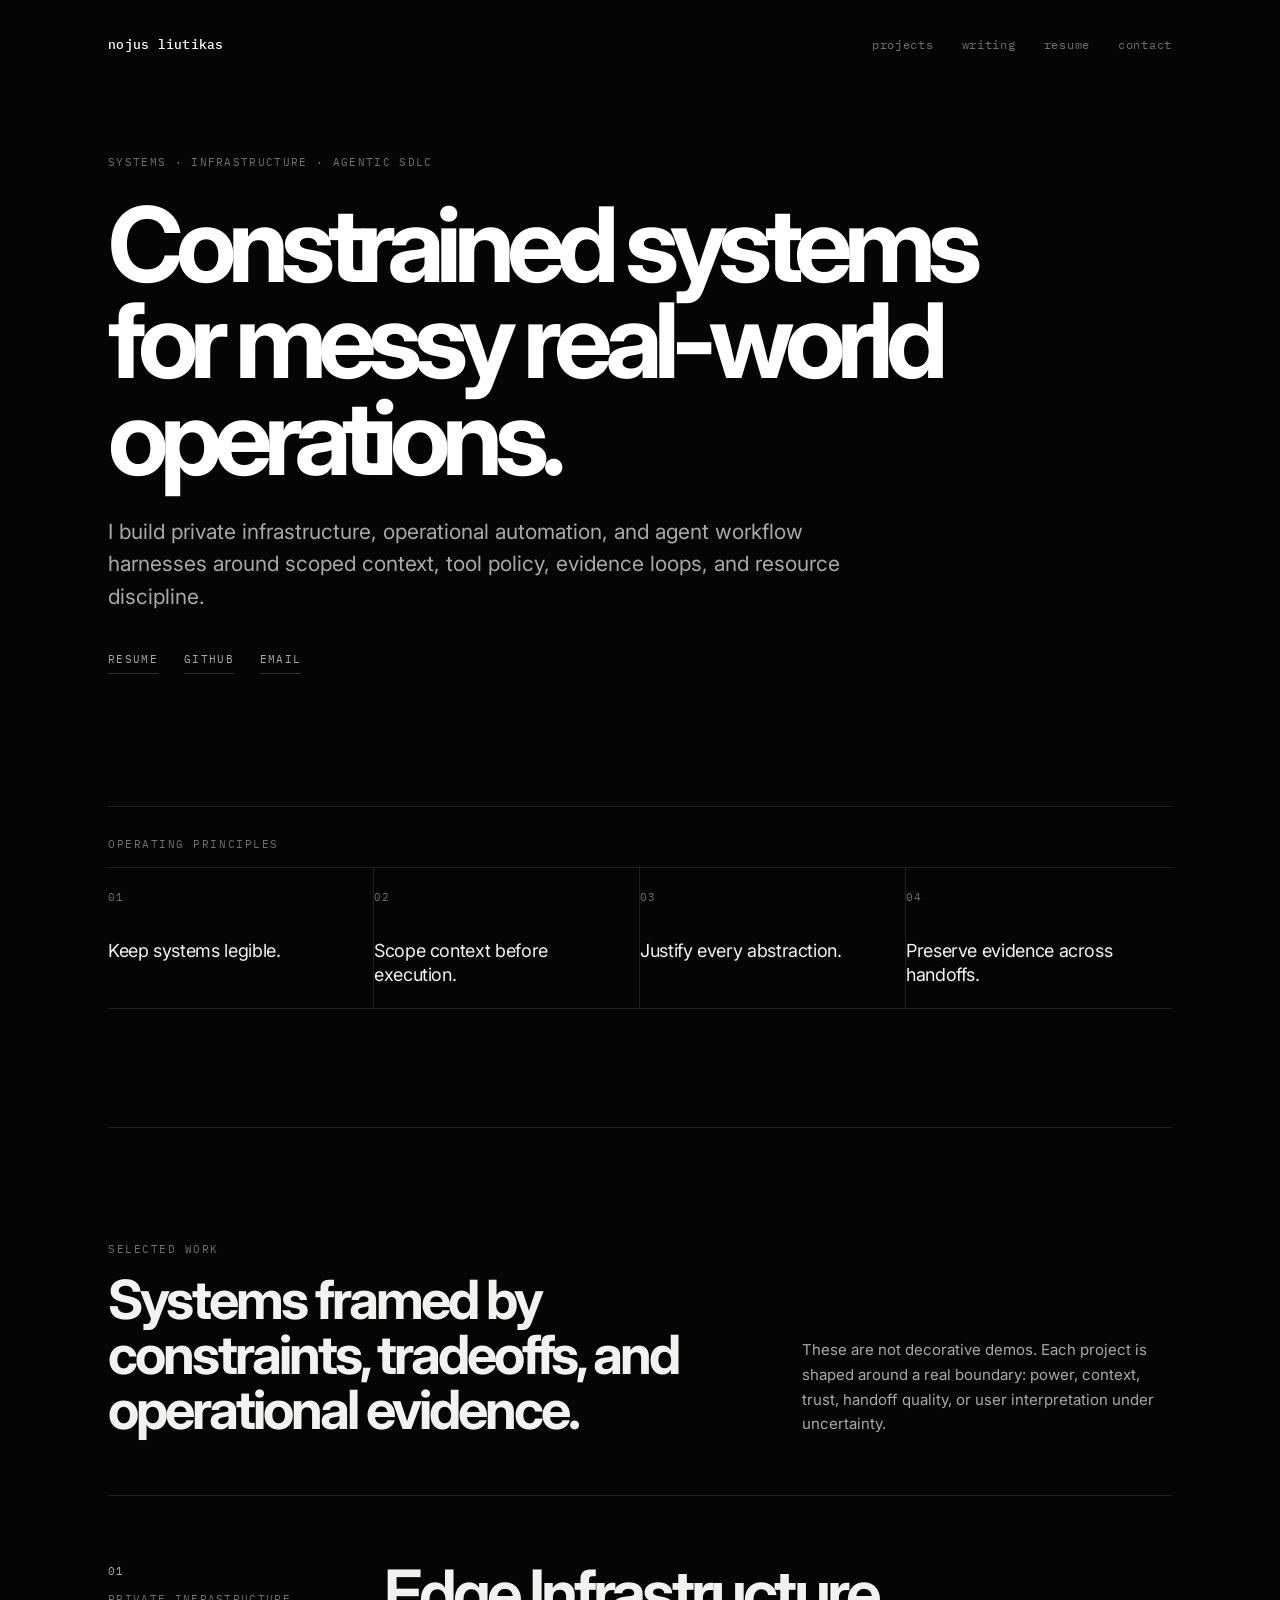
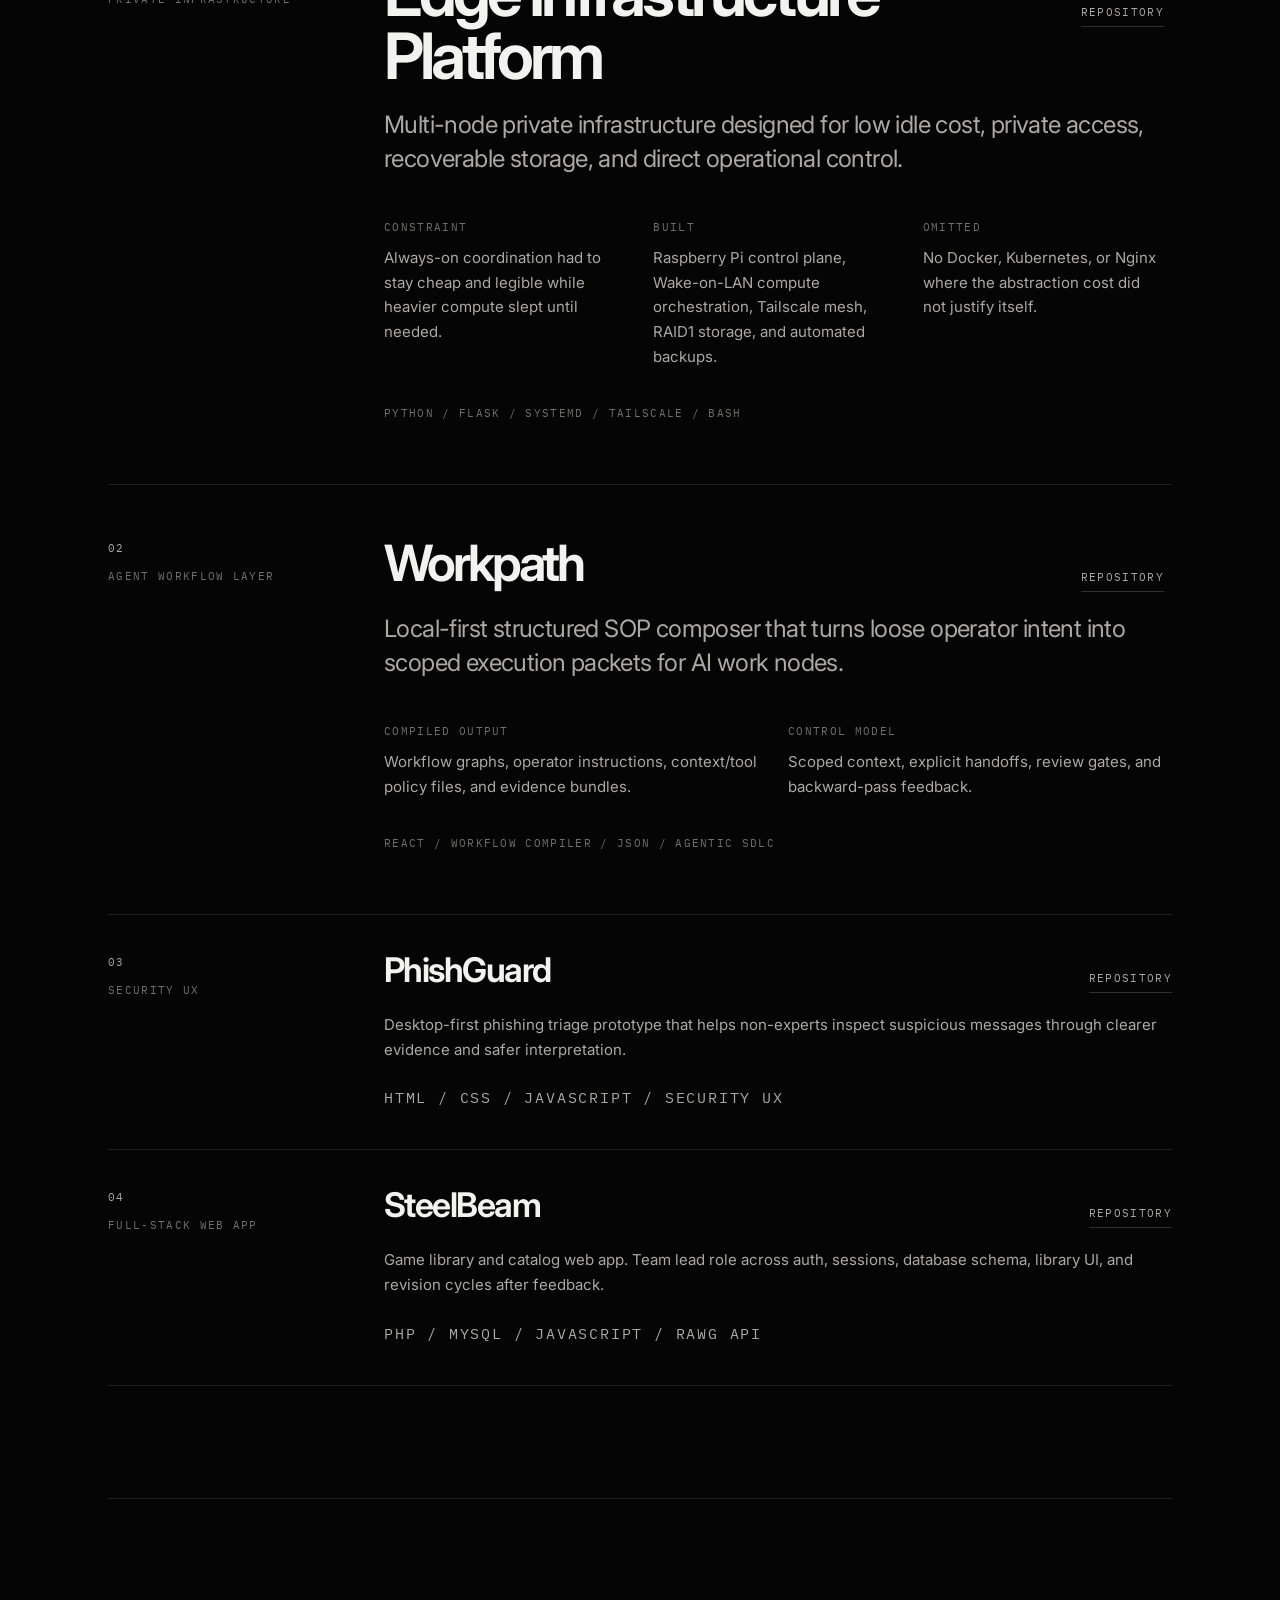
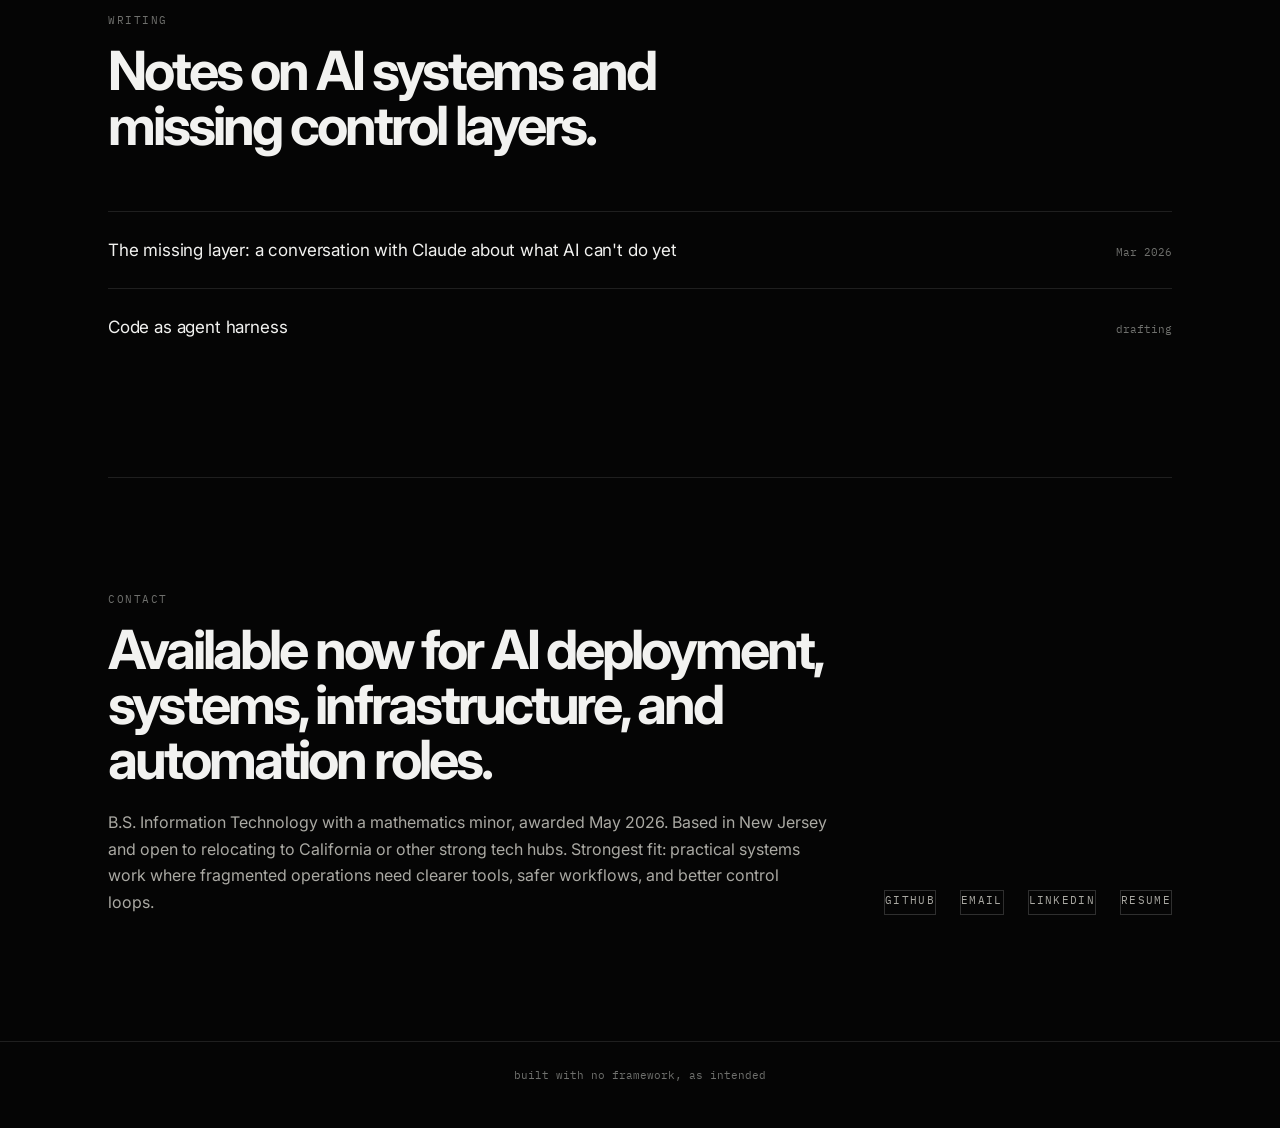
==== commit 9849e0a5: "Update portfolio job-search positioning" ====
--- a/index.html
+++ b/index.html
@@ -179,10 +179,12 @@
   <section id="contact" class="home-section contact-panel">
     <div>
       <div class="section-label">Contact</div>
-      <h2>Available for systems, infrastructure, automation, and technical glue roles.</h2>
+      <h2>Available now for AI deployment, systems, infrastructure, and automation roles.</h2>
       <p>
-        Graduating 2026. Based in New Jersey. Strongest fit: practical systems work where
-        fragmented operations need clearer tools, safer workflows, and better control loops.
+        B.S. Information Technology with a mathematics minor, awarded May 2026. Based in
+        New Jersey and open to relocating to California or other strong tech hubs. Strongest
+        fit: practical systems work where fragmented operations need clearer tools, safer
+        workflows, and better control loops.
       </p>
     </div>
 
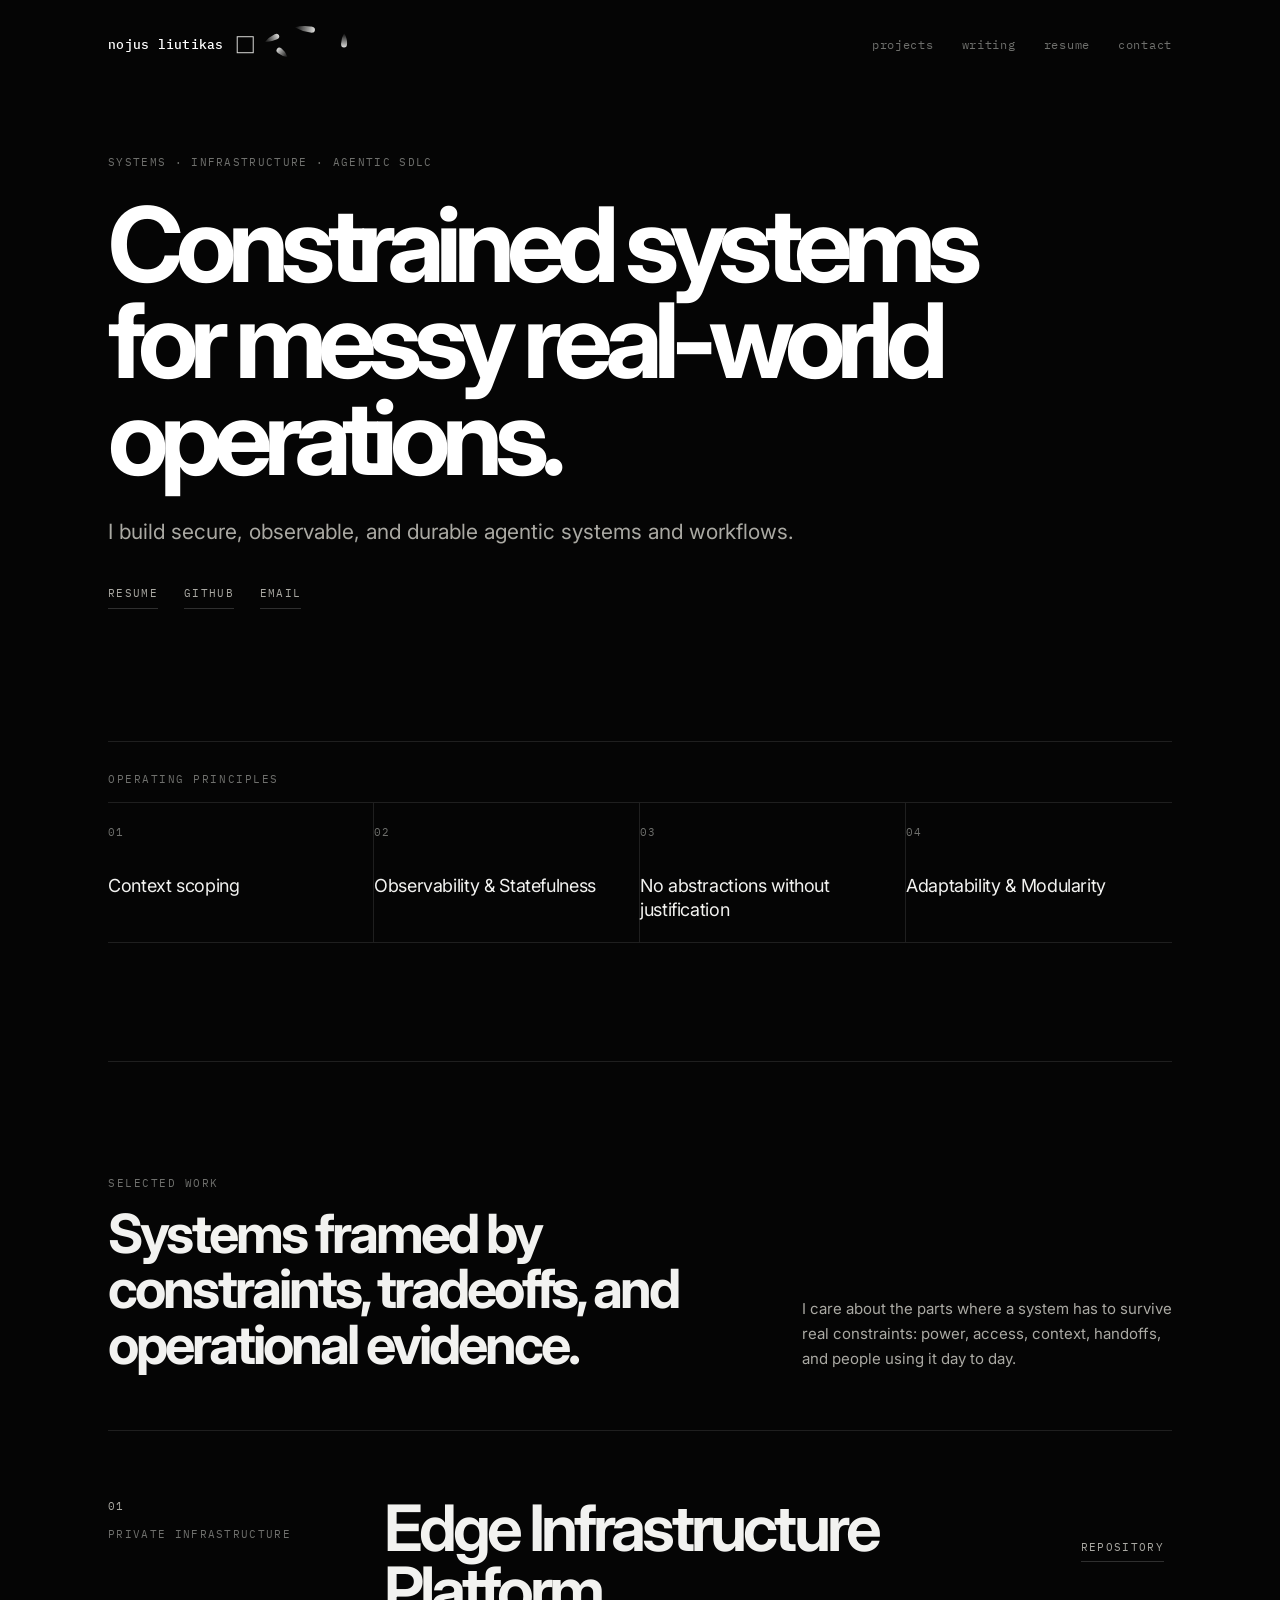
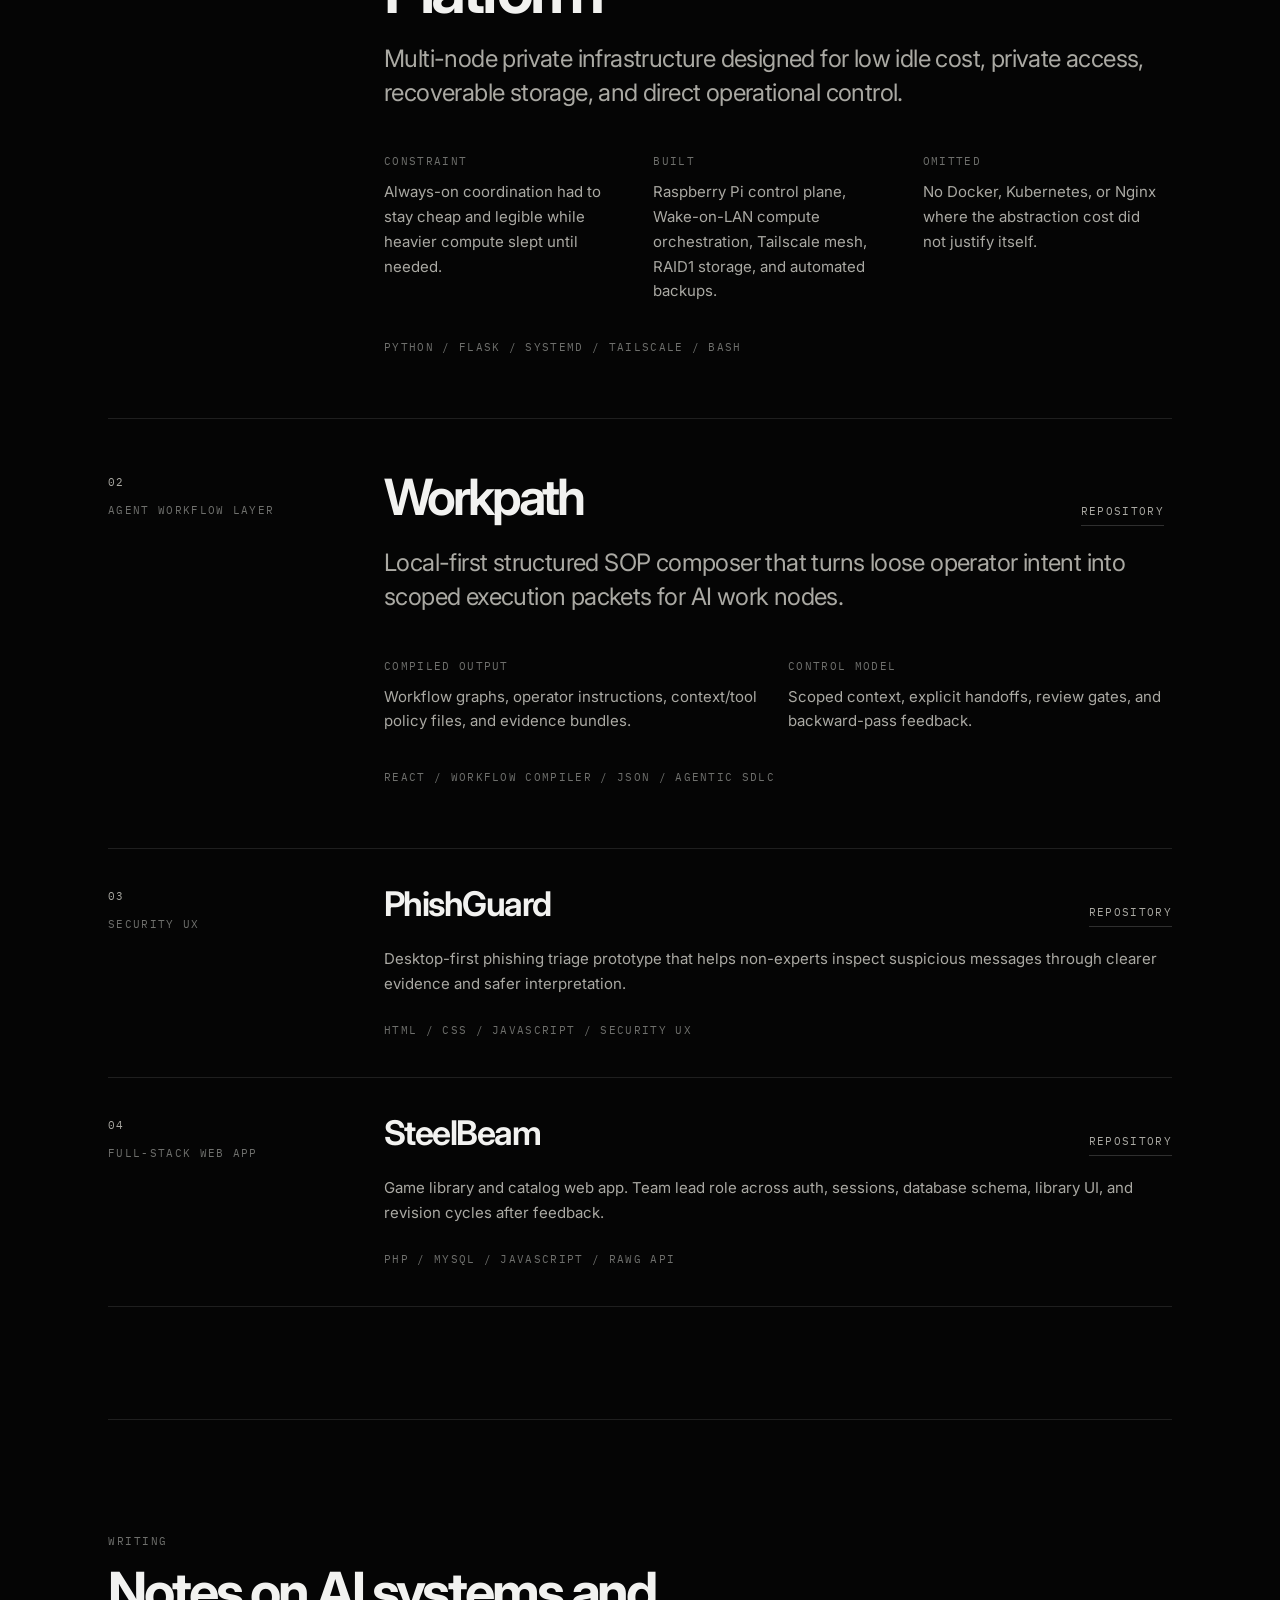
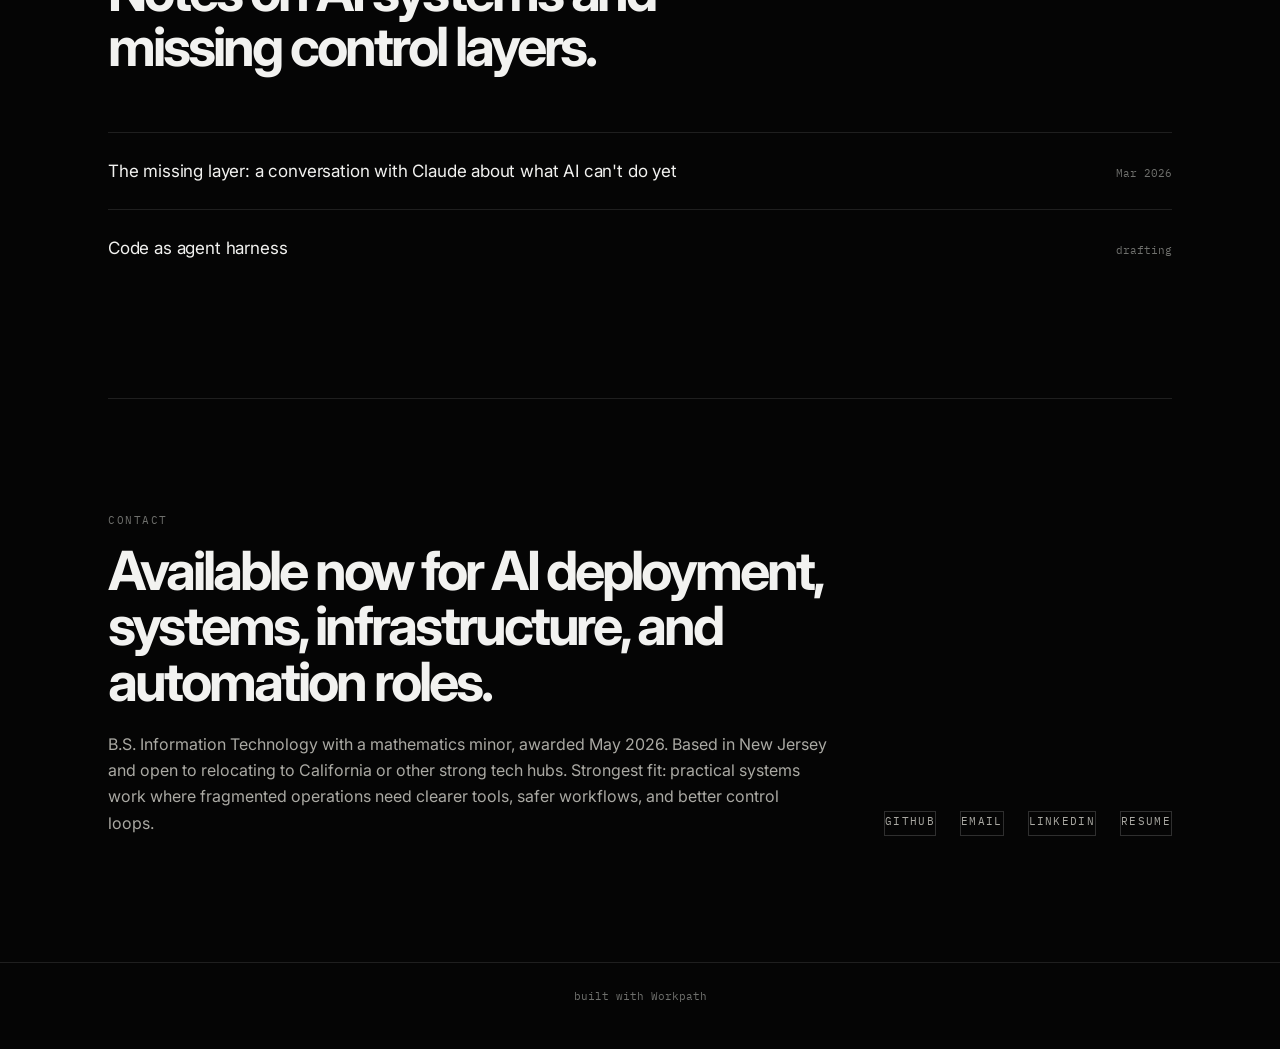
==== commit 98287d7f: "Merge portfolio polish into repo source" ====
--- a/index.html
+++ b/index.html
@@ -20,8 +20,7 @@
     <h1 id="hero-title">Constrained systems for messy real-world operations.</h1>
 
     <p class="hero-lede">
-      I build private infrastructure, operational automation, and agent workflow harnesses
-      around scoped context, tool policy, evidence loops, and resource discipline.
+      I build secure, observable, and durable agentic systems and workflows.
     </p>
 
     <div class="hero-actions" aria-label="Primary links">
@@ -34,10 +33,10 @@
   <section class="principles" aria-labelledby="principles-title">
     <div class="section-label" id="principles-title">Operating principles</div>
     <div class="principles-grid">
-      <p><span>01</span> Keep systems legible.</p>
-      <p><span>02</span> Scope context before execution.</p>
-      <p><span>03</span> Justify every abstraction.</p>
-      <p><span>04</span> Preserve evidence across handoffs.</p>
+      <p><span>01</span> Context scoping</p>
+      <p><span>02</span> Observability & Statefulness</p>
+      <p><span>03</span> No abstractions without justification</p>
+      <p><span>04</span> Adaptability & Modularity</p>
     </div>
   </section>
 
@@ -48,8 +47,8 @@
         <h2>Systems framed by constraints, tradeoffs, and operational evidence.</h2>
       </div>
       <p>
-        These are not decorative demos. Each project is shaped around a real boundary:
-        power, context, trust, handoff quality, or user interpretation under uncertainty.
+        I care about the parts where a system has to survive real constraints:
+        power, access, context, handoffs, and people using it day to day.
       </p>
     </div>
 
@@ -169,10 +168,10 @@
         <em>Mar 2026</em>
       </a>
 
-      <a href="#" class="writing-item muted-item" aria-disabled="true">
+      <div class="writing-item muted-item" aria-disabled="true">
         <span>Code as agent harness</span>
         <em>drafting</em>
-      </a>
+      </div>
     </div>
   </section>
 
@@ -199,7 +198,8 @@
 </main>
 
 <site-footer></site-footer>
-<script src="components.js"></script>
+<script src="components.js?v=2"></script>
+<script src="mark.js?v=13"></script>
 
 </body>
 </html>
--- a/style.css
+++ b/style.css
@@ -102,10 +102,21 @@
   z-index: 2;
 }
 
+.nav-mark {
+  position: absolute;
+  inset: 0;
+  width: 100%;
+  height: 100%;
+  pointer-events: none;
+  z-index: 0;
+}
+
 nav .container {
   display: flex;
   justify-content: space-between;
   align-items: center;
+  position: relative;
+  z-index: 1;
 }
 
 nav .name {
@@ -120,12 +131,7 @@
 }
 
 nav .name::before {
-  content: "";
-  width: 9px;
-  height: 9px;
-  border-radius: 999px;
-  background: var(--green);
-  box-shadow: 0 0 26px rgba(126, 240, 161, 0.7);
+  display: none;
 }
 
 nav .links {
@@ -972,4 +978,4 @@
     flex-direction: column;
     gap: 8px;
   }
-}+}
--- a/landing.css
+++ b/landing.css
@@ -269,7 +269,7 @@
 }
 
 .project-facts dd,
-.secondary-project p {
+.secondary-project p:not(.project-stack) {
   color: var(--text-muted);
   font-size: 15px;
   line-height: 1.65;
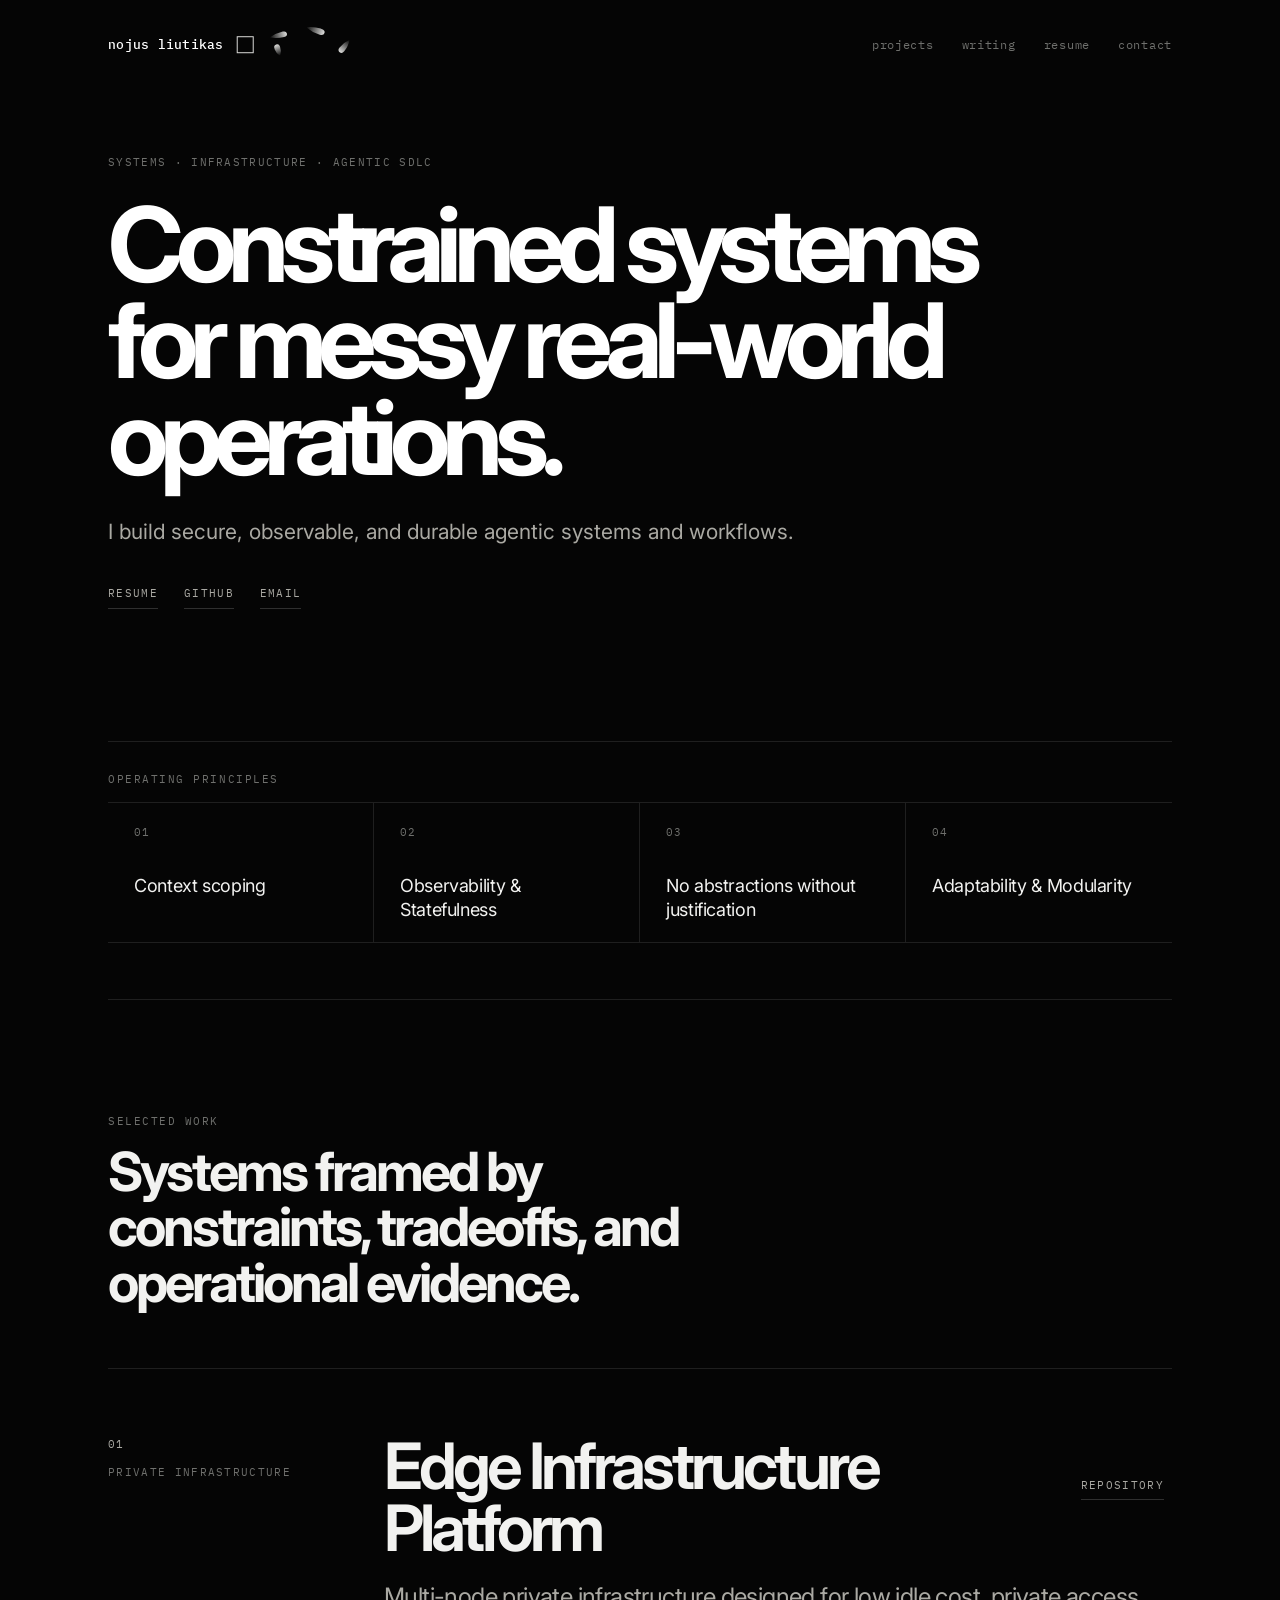
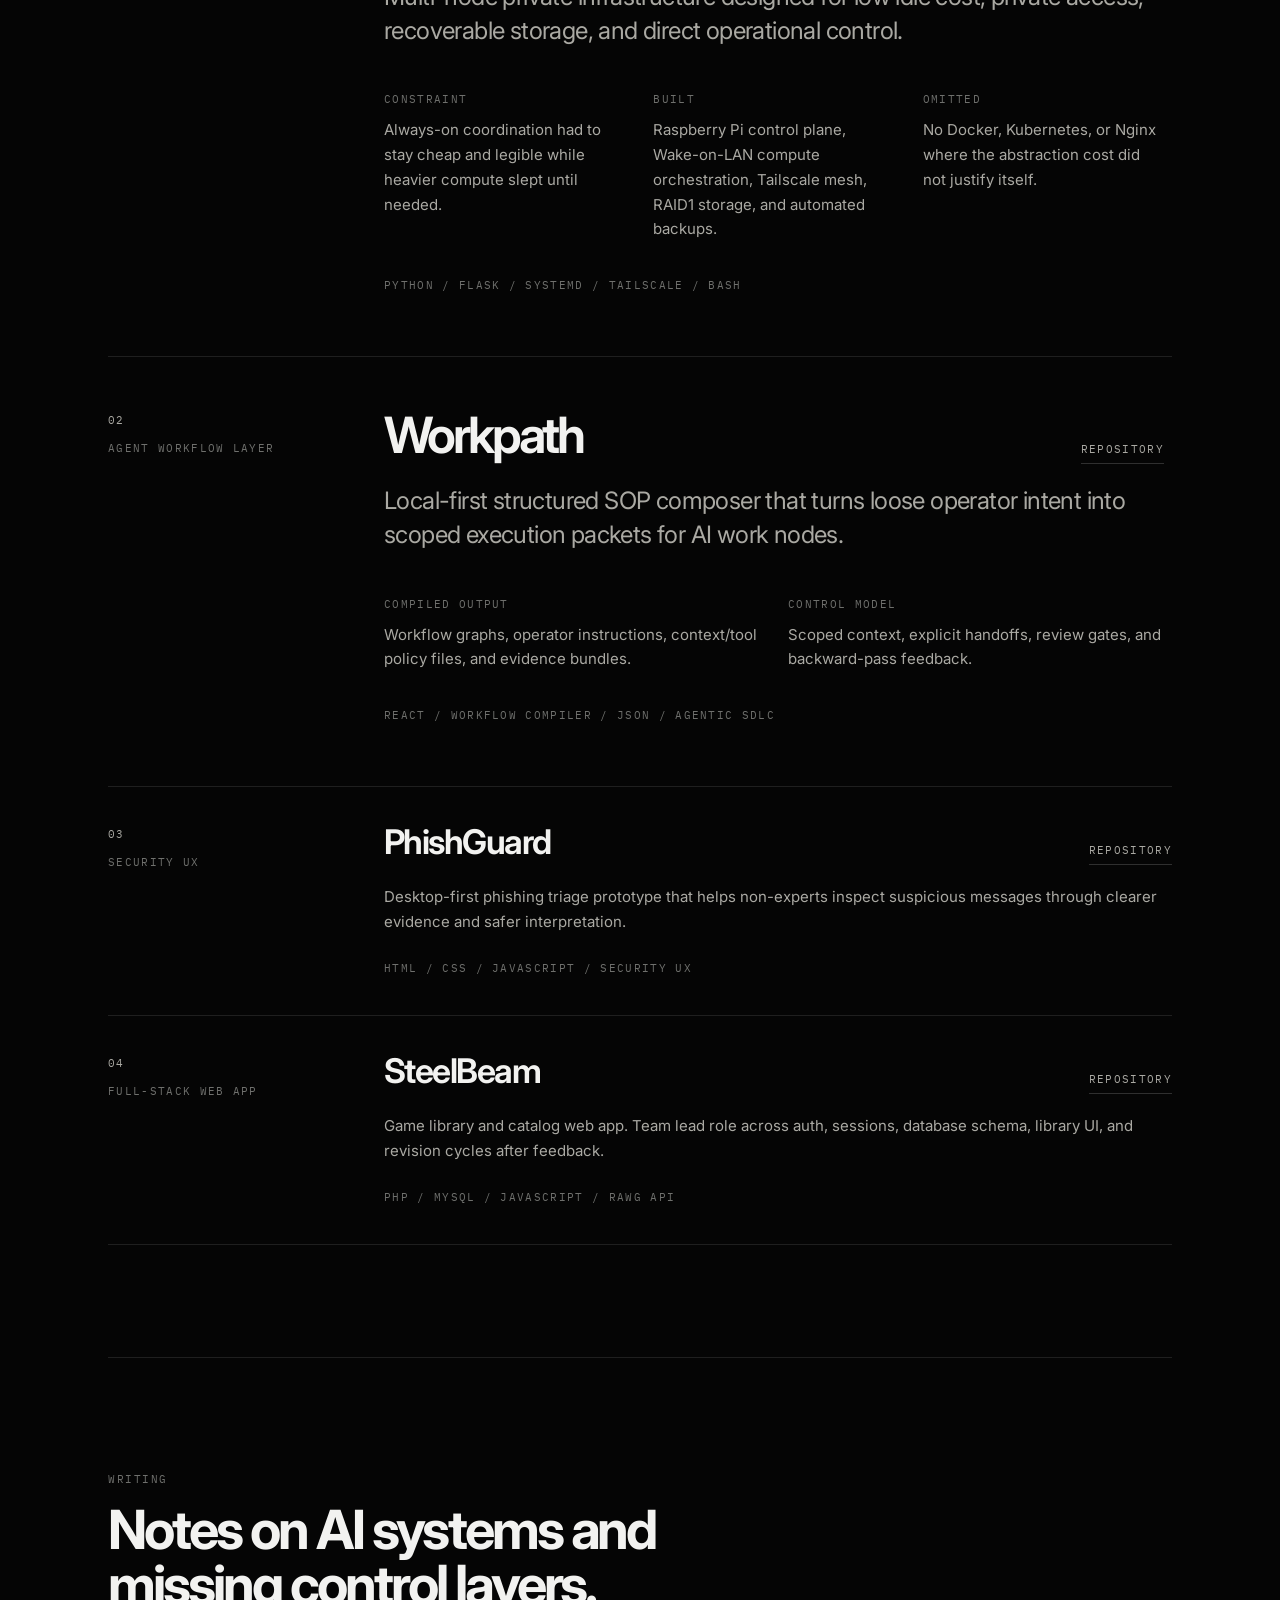
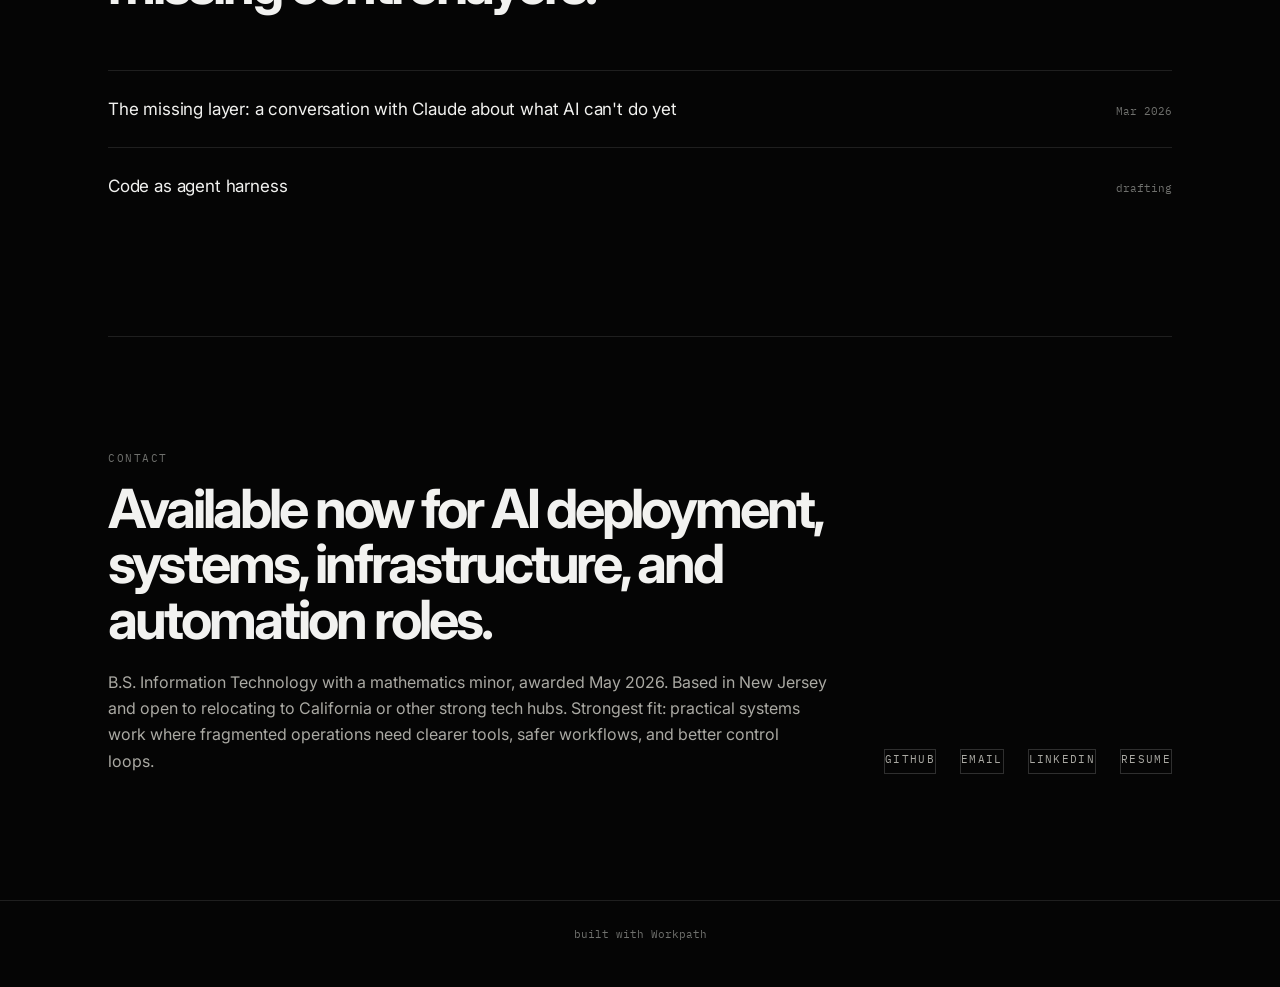
==== commit 913310df: "Remove selected work supporting copy" ====
--- a/index.html
+++ b/index.html
@@ -46,10 +46,6 @@
         <div class="section-label">Selected work</div>
         <h2>Systems framed by constraints, tradeoffs, and operational evidence.</h2>
       </div>
-      <p>
-        I care about the parts where a system has to survive real constraints:
-        power, access, context, handoffs, and people using it day to day.
-      </p>
     </div>
 
     <div class="project-list">
--- a/landing.css
+++ b/landing.css
@@ -105,7 +105,7 @@
 }
 
 .principles {
-  padding: 28px 0 118px;
+  padding: 28px 0 56px;
 }
 
 .home-section {
@@ -153,7 +153,7 @@
 
 .principles-grid p {
   min-height: 138px;
-  padding: 22px 22px 20px 0;
+  padding: 22px 26px 20px;
   border-right: 1px solid var(--border);
   color: var(--text);
   font-size: 18px;
@@ -345,7 +345,7 @@
   }
 
   .principles {
-    padding-bottom: 92px;
+    padding-bottom: 64px;
   }
 
   .principles-grid {
@@ -409,7 +409,7 @@
   }
 
   .principles {
-    padding: 24px 0 82px;
+    padding: 24px 0 56px;
   }
 
   .principles-grid {
@@ -421,7 +421,7 @@
     min-height: 112px;
     border-right: 0;
     border-bottom: 1px solid var(--border);
-    padding-right: 0;
+    padding: 22px 18px 20px;
   }
 
   .principles-grid p:last-child {
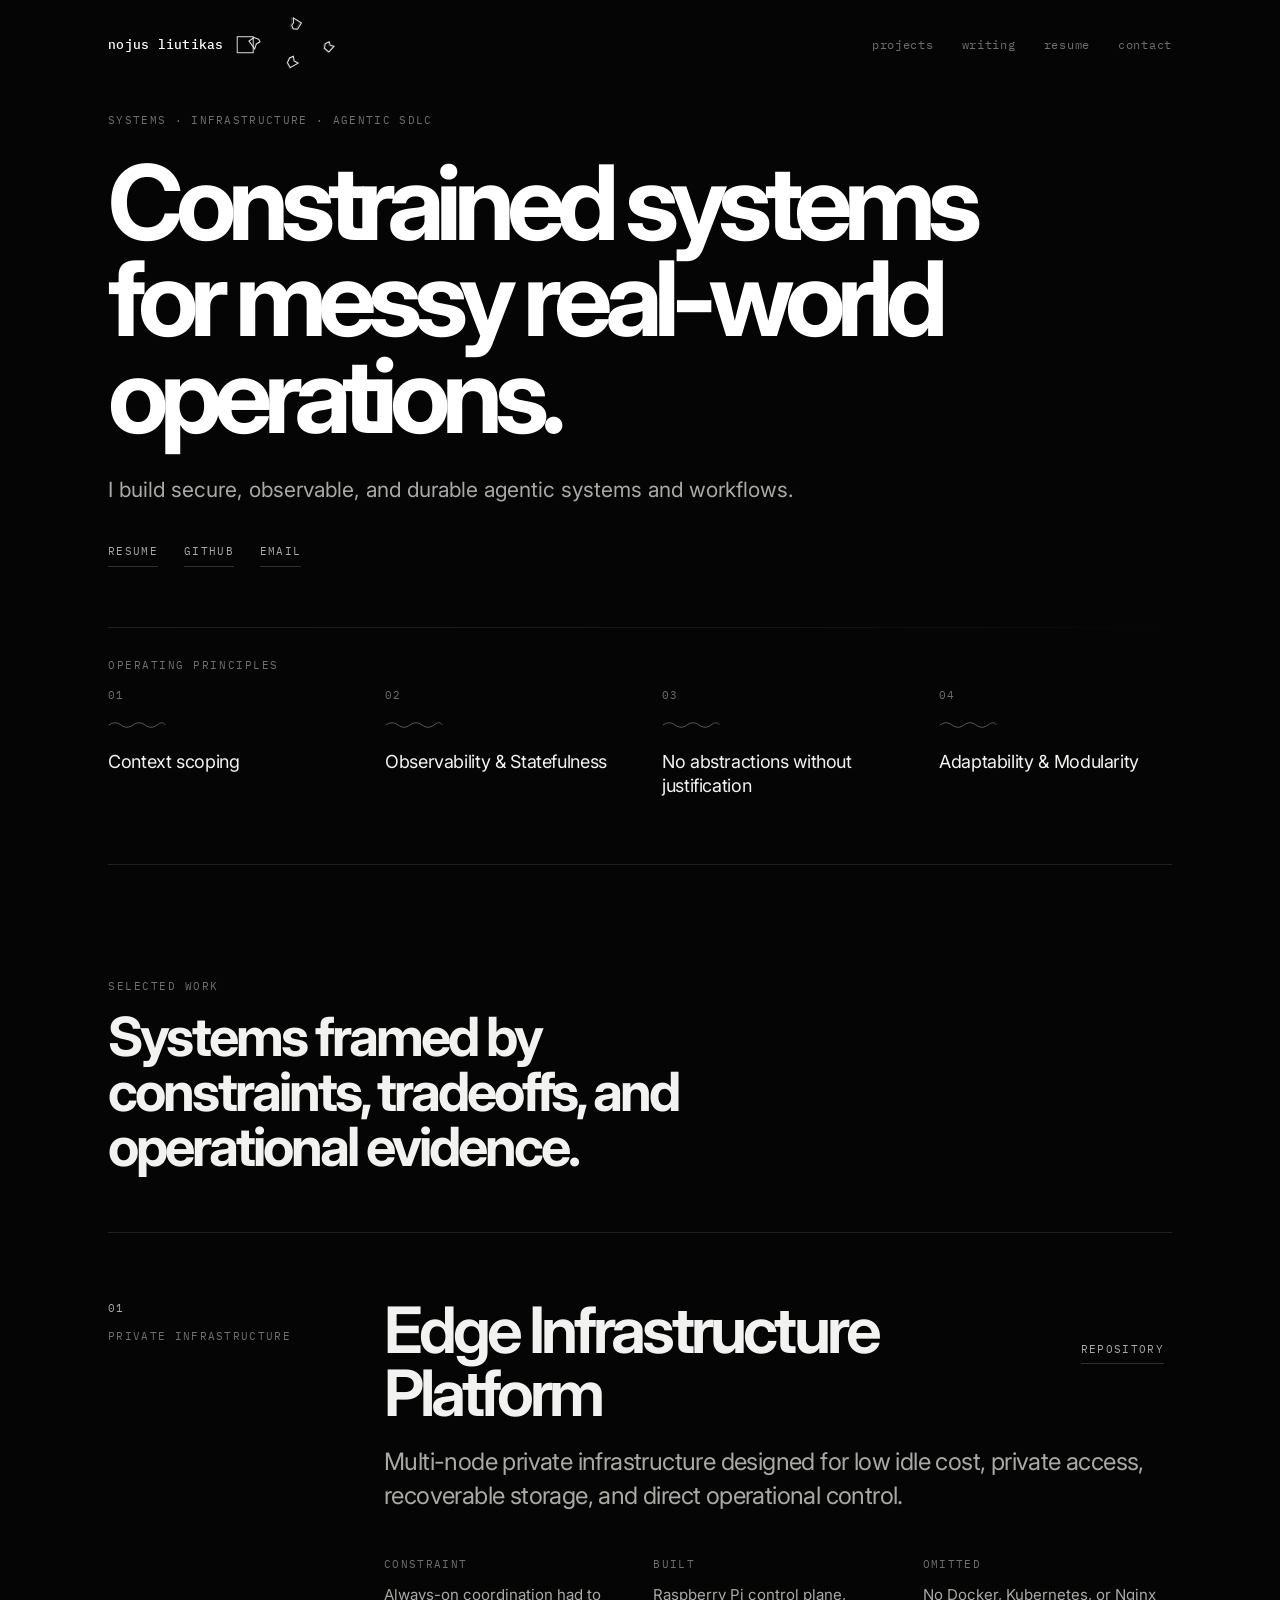
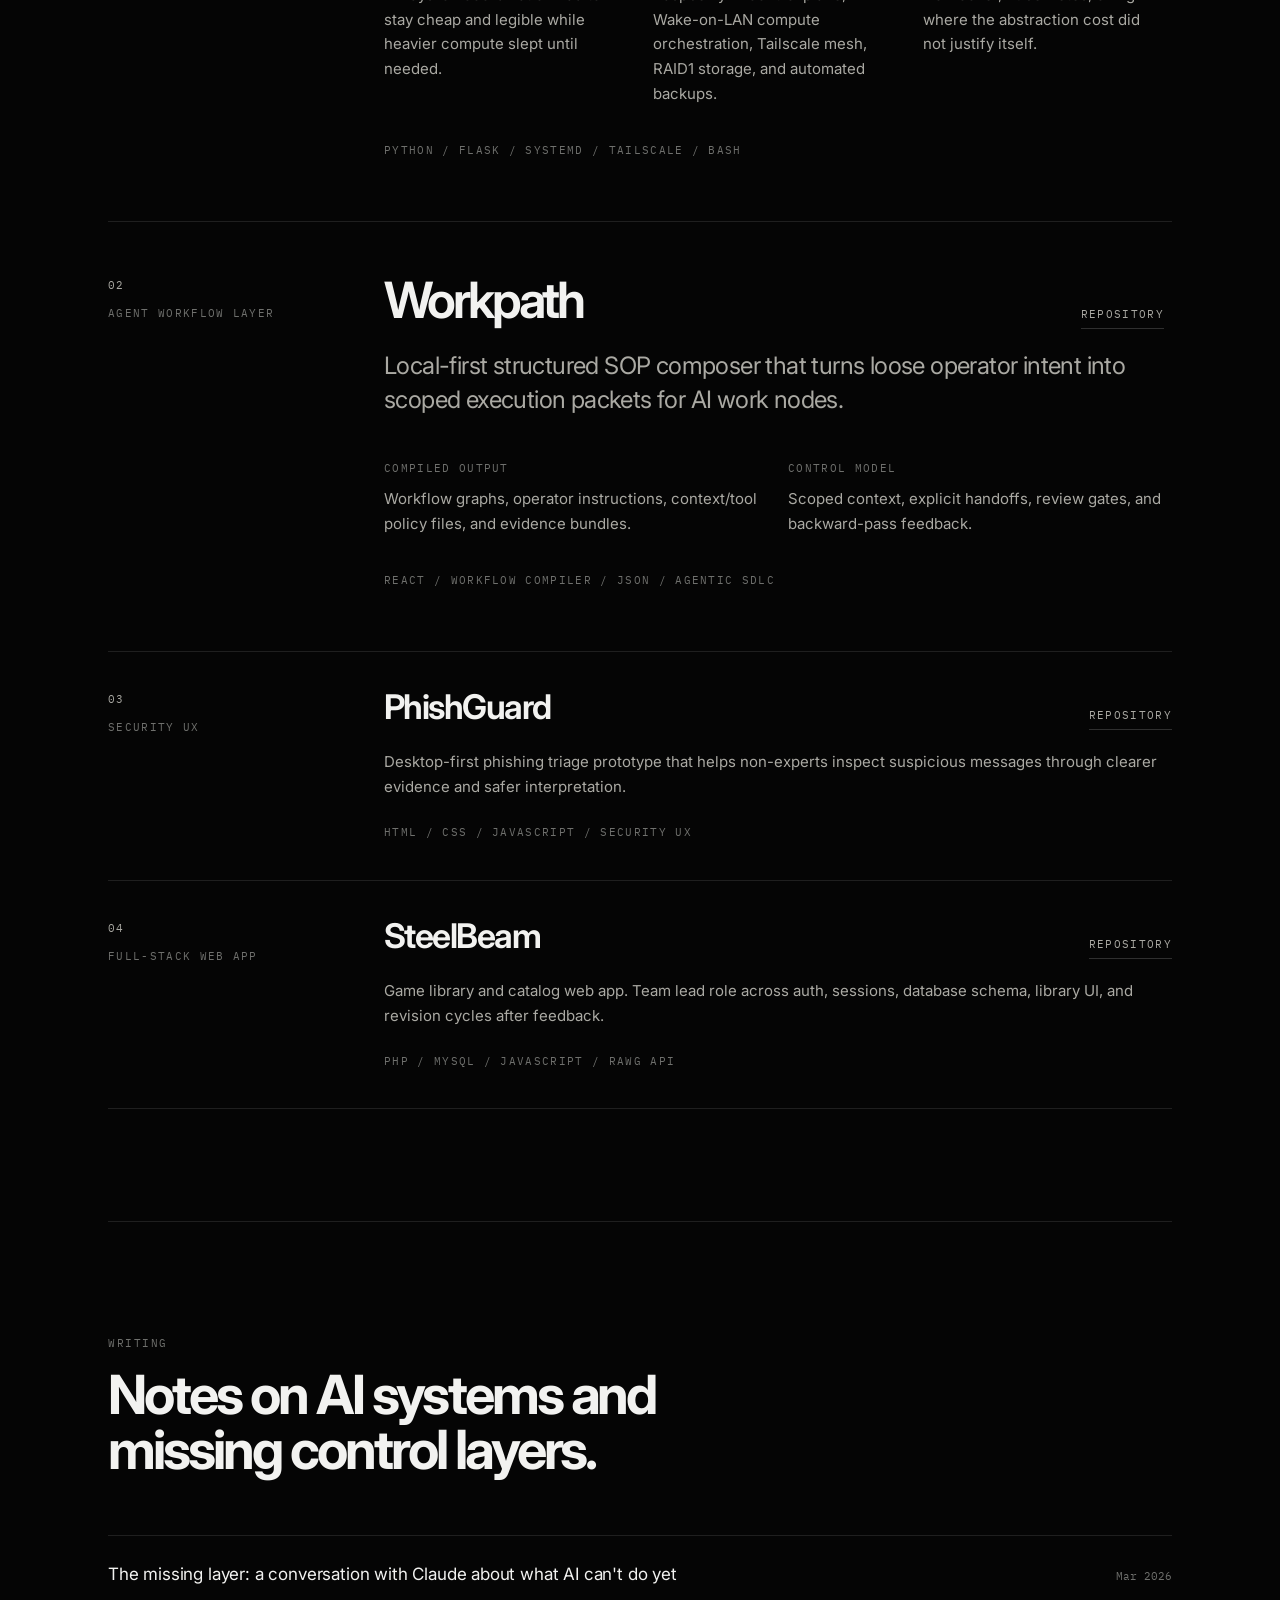
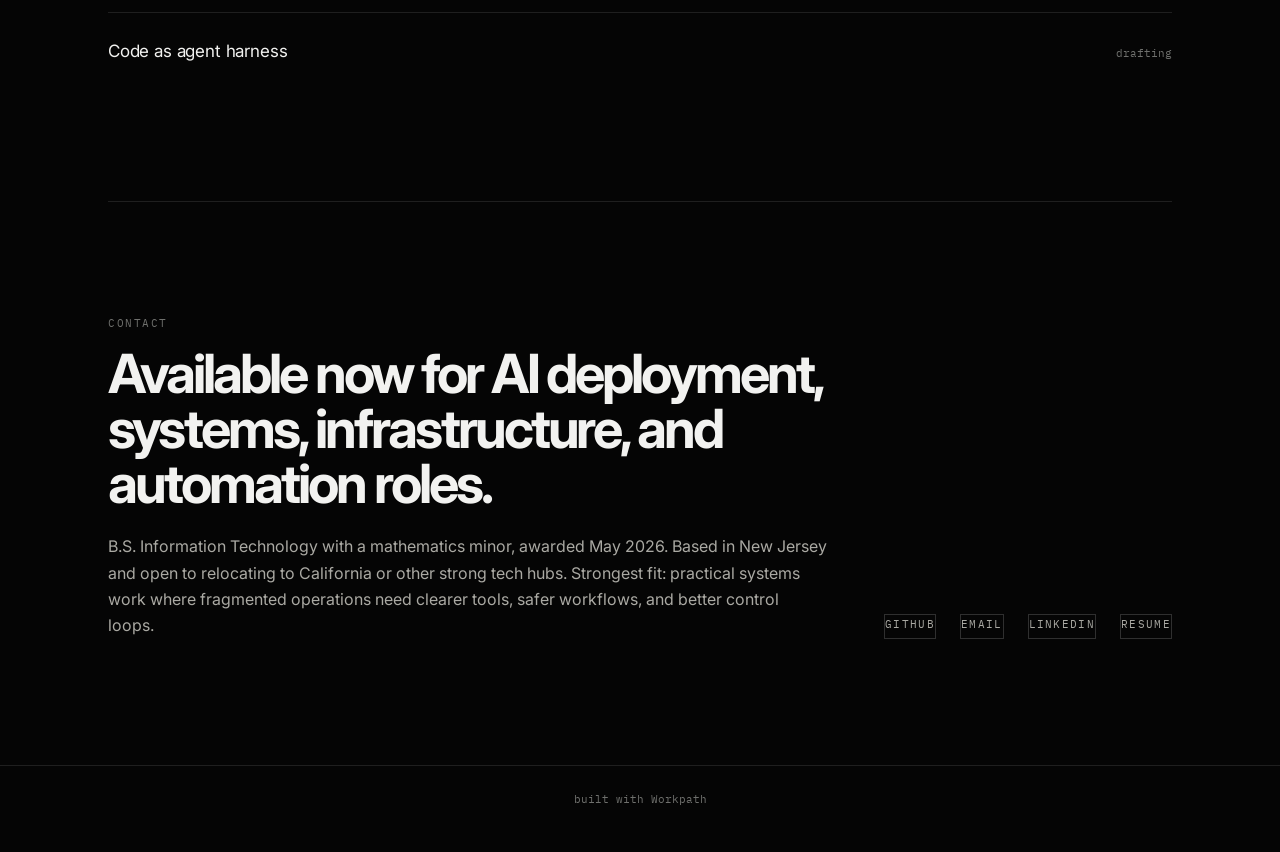
==== commit 057c600f: "Merge new nav mark animation" ====
--- a/index.html
+++ b/index.html
@@ -195,7 +195,7 @@
 
 <site-footer></site-footer>
 <script src="components.js?v=2"></script>
-<script src="mark.js?v=13"></script>
+<script src="mark.js?v=14"></script>
 
 </body>
 </html>
--- a/landing.css
+++ b/landing.css
@@ -20,7 +20,7 @@
 }
 
 nav {
-  padding: 34px 0 98px;
+  padding: 34px 0 56px;
 }
 
 nav .name::before {
@@ -39,7 +39,7 @@
 .hero {
   display: block;
   max-width: 980px;
-  padding-bottom: 132px;
+  padding-bottom: 60px;
 }
 
 .hero-kicker,
@@ -99,16 +99,21 @@
   border-color: var(--text);
 }
 
-.principles,
+.principles {
+  border-top: 0;
+  padding: 0 0 64px;
+}
+
+.principles::before {
+  content: "";
+  display: block;
+  height: 1px;
+  margin-bottom: 28px;
+  background: linear-gradient(90deg, var(--border) 0%, rgba(255, 255, 255, 0.07) 58%, transparent 100%);
+}
+
 .home-section {
   border-top: 1px solid var(--border);
-}
-
-.principles {
-  padding: 28px 0 56px;
-}
-
-.home-section {
   padding: 112px 0;
 }
 
@@ -146,32 +151,35 @@
 .principles-grid {
   display: grid;
   grid-template-columns: repeat(4, minmax(0, 1fr));
-  gap: 0;
-  border-top: 1px solid var(--border);
-  border-bottom: 1px solid var(--border);
+  gap: 34px 44px;
 }
 
 .principles-grid p {
-  min-height: 138px;
-  padding: 22px 26px 20px;
-  border-right: 1px solid var(--border);
+  min-height: 112px;
+  padding: 0;
   color: var(--text);
   font-size: 18px;
   line-height: 1.35;
   letter-spacing: -0.02em;
 }
 
-.principles-grid p:last-child {
-  border-right: 0;
-}
-
 .principles-grid span {
   display: block;
   font-family: var(--mono);
   font-size: 11px;
   color: var(--text-dim);
   letter-spacing: 0.12em;
-  margin-bottom: 34px;
+  margin-bottom: 22px;
+}
+
+.principles-grid span::after {
+  content: "";
+  display: block;
+  width: 58px;
+  height: 7px;
+  margin-top: 18px;
+  opacity: 0.62;
+  background: url("data:image/svg+xml,%3Csvg width='58' height='7' viewBox='0 0 58 7' xmlns='http://www.w3.org/2000/svg'%3E%3Cpath d='M1 4 C5 1 9 1 13 4 S21 7 25 4 S33 1 37 4 S45 7 49 4 S55 1 57 3.5' fill='none' stroke='%238a8a83' stroke-width='1' stroke-linecap='round'/%3E%3C/svg%3E") left center / 58px 7px no-repeat;
 }
 
 .project-list {
@@ -337,11 +345,11 @@
 
 @media (max-width: 900px) {
   nav {
-    padding-bottom: 70px;
+    padding-bottom: 48px;
   }
 
   .hero {
-    padding-bottom: 96px;
+    padding-bottom: 52px;
   }
 
   .principles {
@@ -350,14 +358,7 @@
 
   .principles-grid {
     grid-template-columns: repeat(2, minmax(0, 1fr));
-  }
-
-  .principles-grid p:nth-child(2) {
-    border-right: 0;
-  }
-
-  .principles-grid p:nth-child(-n + 2) {
-    border-bottom: 1px solid var(--border);
+    gap: 34px 48px;
   }
 
   .section-head,
@@ -396,7 +397,7 @@
 
   nav {
     padding-top: 24px;
-    padding-bottom: 62px;
+    padding-bottom: 40px;
   }
 
   .hero h1 {
@@ -414,18 +415,13 @@
 
   .principles-grid {
     grid-template-columns: 1fr;
+    gap: 32px;
   }
 
   .principles-grid p,
   .principles-grid p:nth-child(2) {
-    min-height: 112px;
-    border-right: 0;
-    border-bottom: 1px solid var(--border);
-    padding: 22px 18px 20px;
-  }
-
-  .principles-grid p:last-child {
-    border-bottom: 0;
+    min-height: auto;
+    padding: 0;
   }
 
   .project-entry {
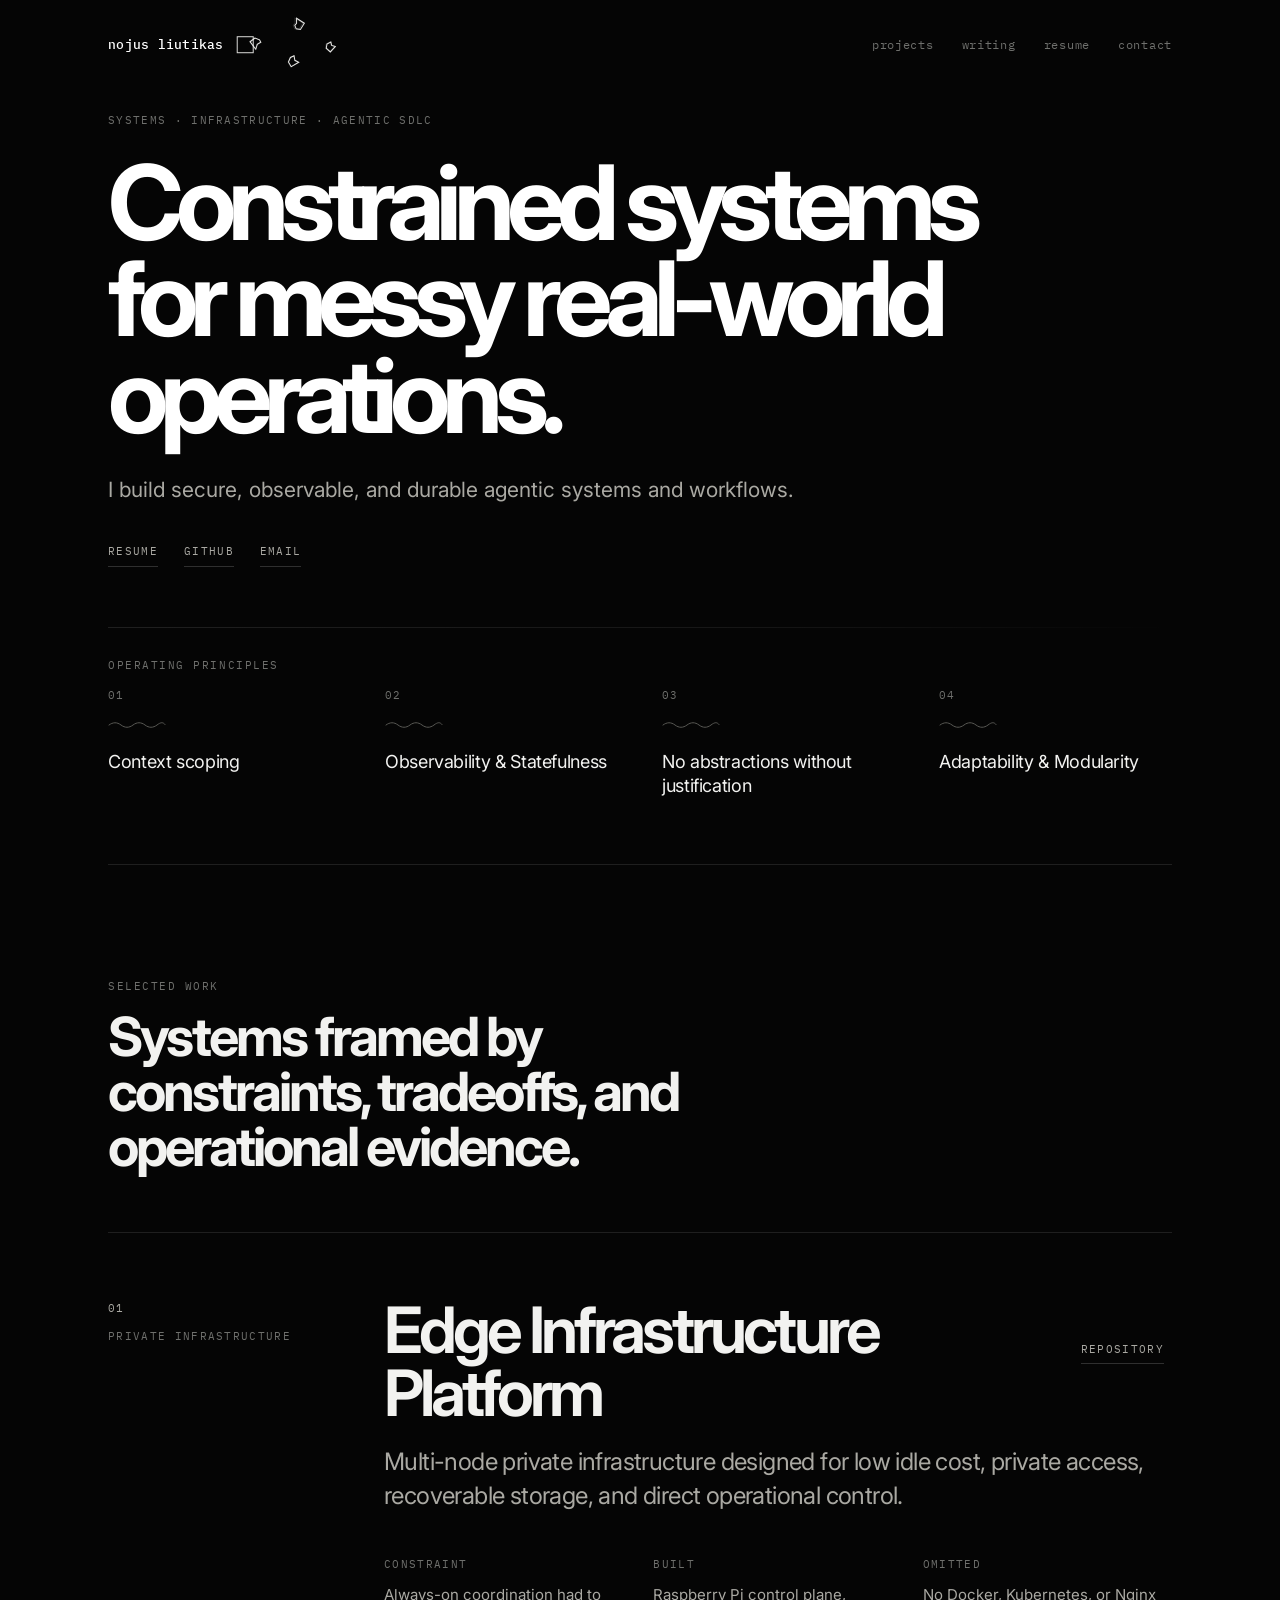
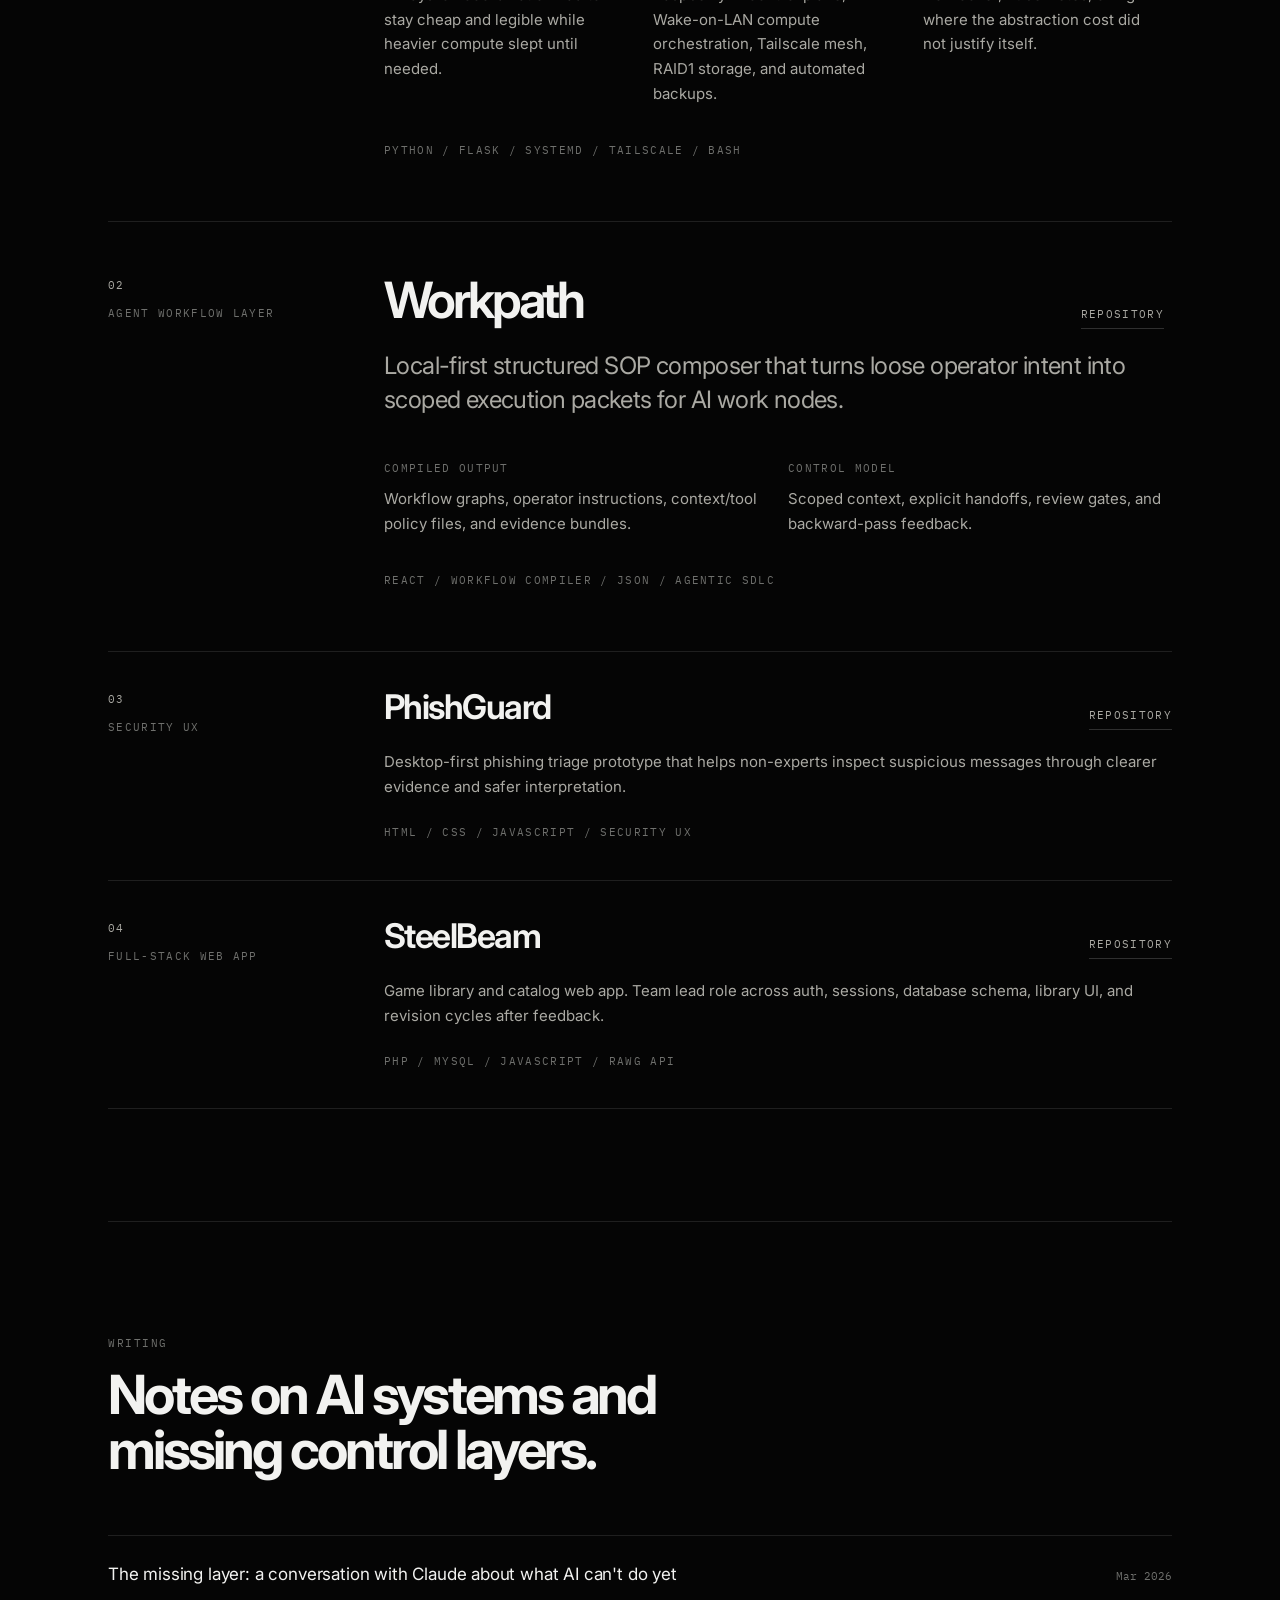
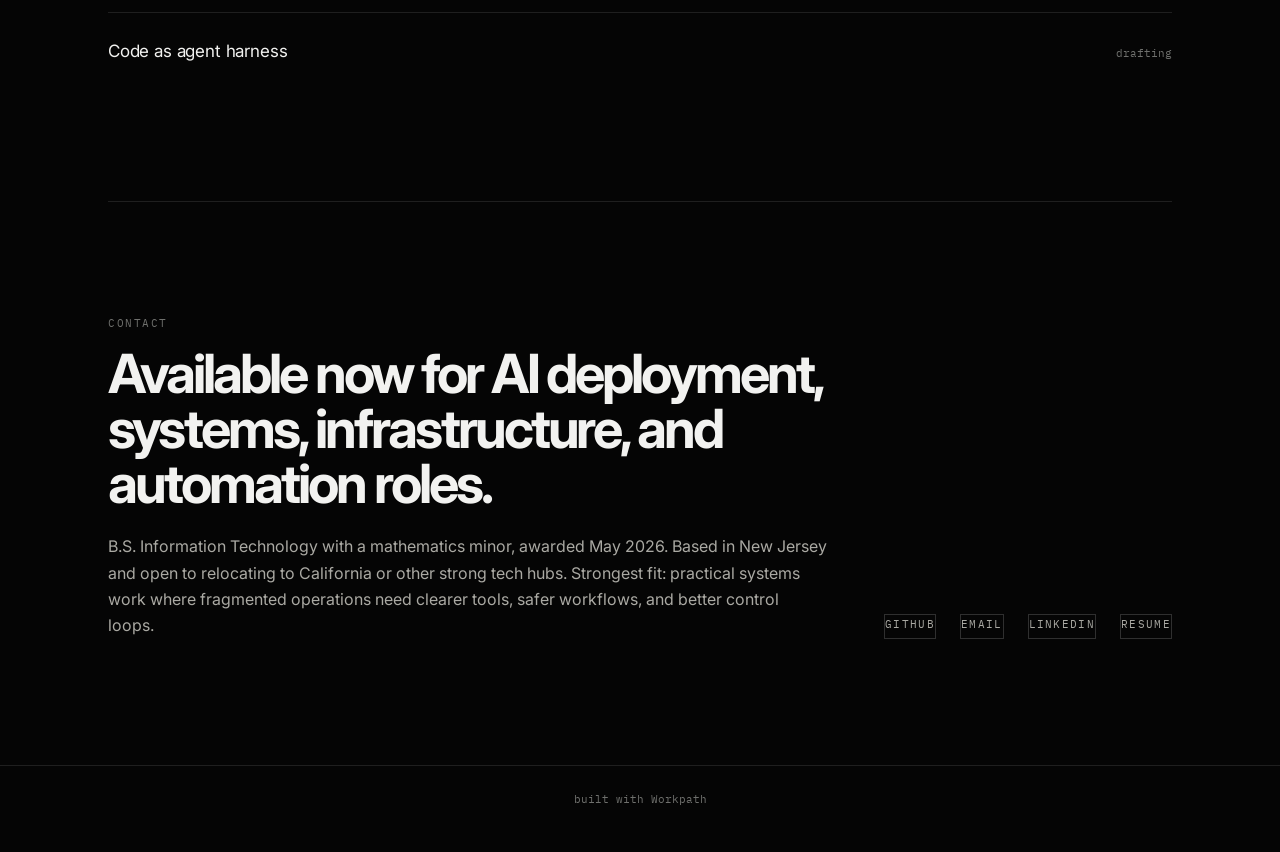
==== commit 991c747b: "Let nav mark loop without hover restart" ====
--- a/index.html
+++ b/index.html
@@ -195,7 +195,7 @@
 
 <site-footer></site-footer>
 <script src="components.js?v=2"></script>
-<script src="mark.js?v=14"></script>
+<script src="mark.js?v=15"></script>
 
 </body>
 </html>
